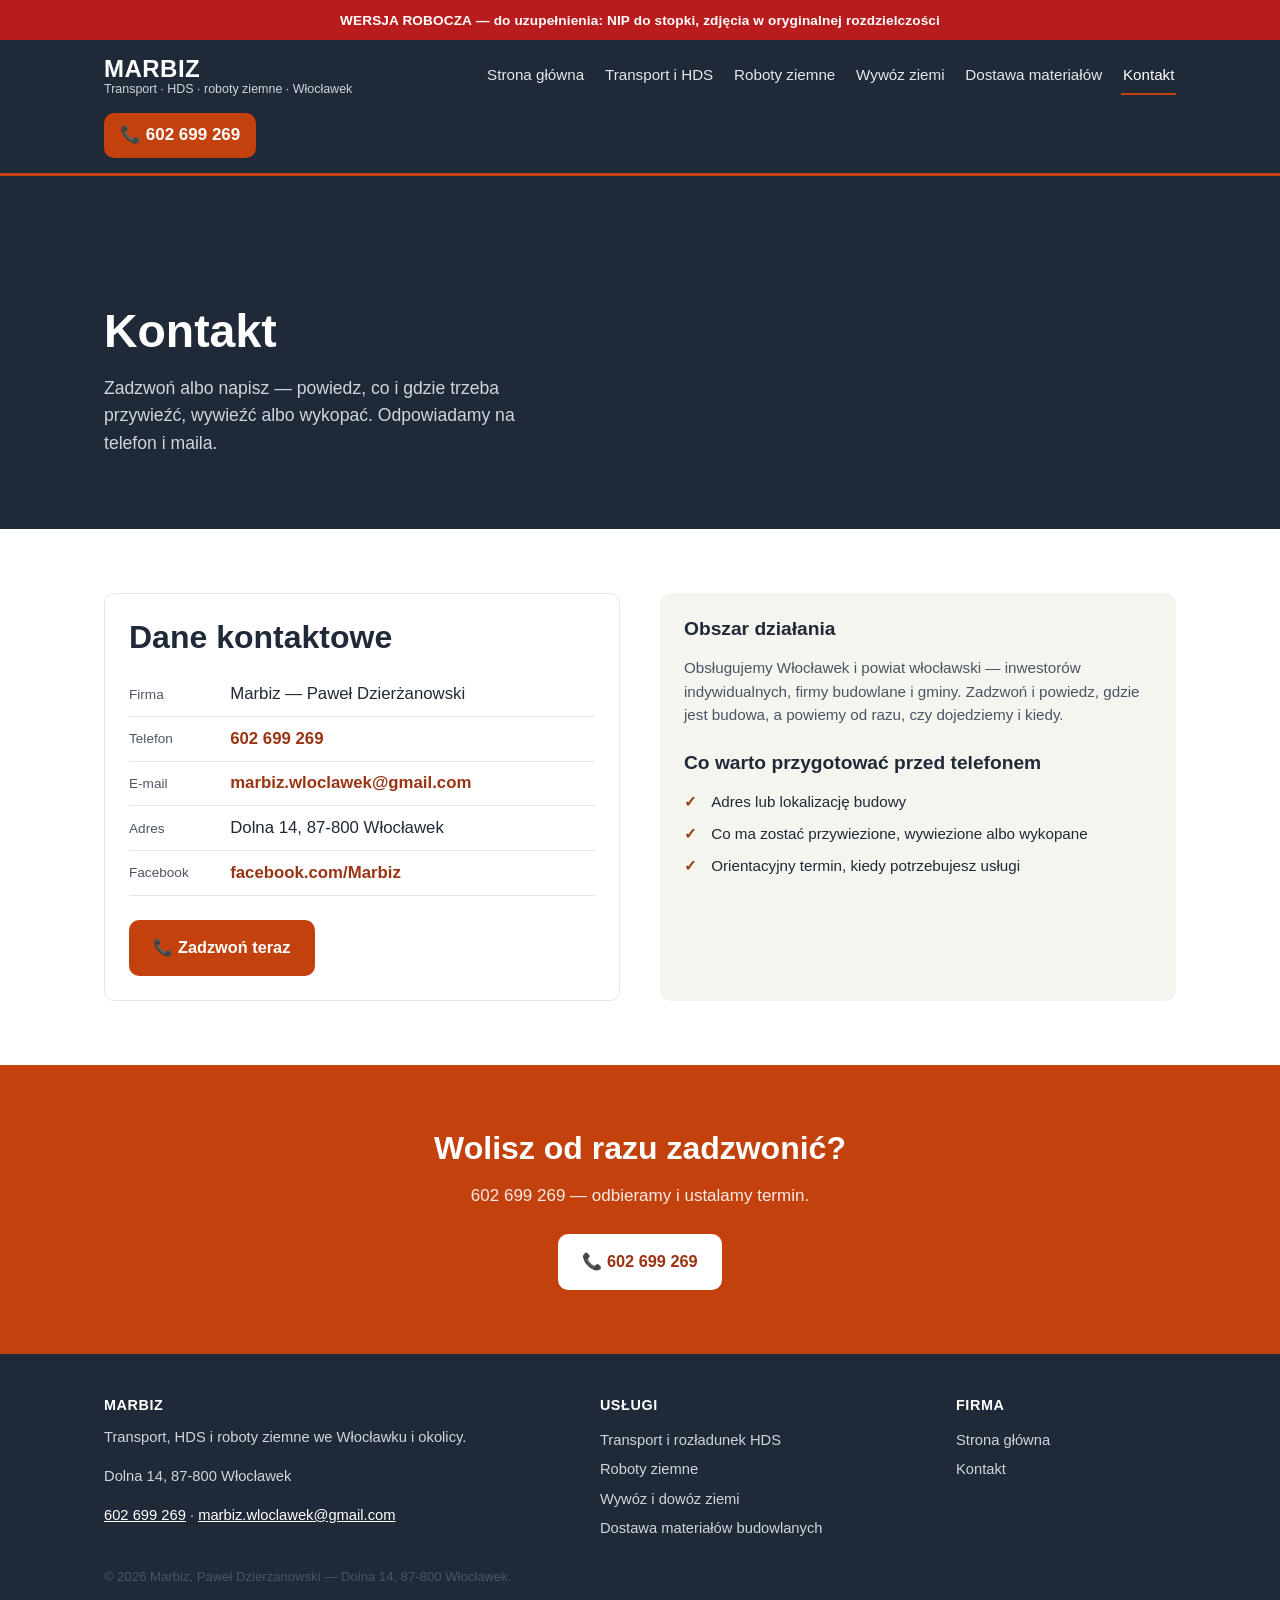
==== kontakt/index.html @ 30b99b9e "Marbiz — build lokalny strony (localhost:3007), 6 podstron + 404, zero deployu" ====
<!doctype html>
<html lang="pl">
<head>
<meta charset="UTF-8">
<meta name="viewport" content="width=device-width, initial-scale=1">
<title>Kontakt — Marbiz Włocławek</title>
<meta name="description" content="Marbiz, Dolna 14, 87-800 Włocławek. Telefon 602 699 269, e-mail marbiz.wloclawek@gmail.com. Zadzwoń i umów transport lub roboty ziemne.">
<link rel="stylesheet" href="../css/styles.css">
<script type="application/ld+json">
{
  "@context": "https://schema.org",
  "@type": "LocalBusiness",
  "name": "Marbiz",
  "address": {
    "@type": "PostalAddress",
    "streetAddress": "Dolna 14",
    "postalCode": "87-800",
    "addressLocality": "Włocławek",
    "addressCountry": "PL"
  },
  "telephone": "+48602699269",
  "email": "marbiz.wloclawek@gmail.com",
  "sameAs": ["https://www.facebook.com/p/Marbiz-100054434622495/"]
}
</script>
</head>
<body>

<div id="draft-banner"><strong>Wersja robocza</strong> — do uzupełnienia: NIP do stopki, zdjęcia w oryginalnej rozdzielczości</div>

<header class="site-header">
  <div class="header-inner">
    <a href="/" class="brand">
      <span class="brand-name">MARBIZ</span>
      <span class="brand-tagline">Transport · HDS · roboty ziemne · Włocławek</span>
    </a>
    <nav class="main-nav" aria-label="Główna nawigacja">
      <a href="/">Strona główna</a>
      <a href="/transport-hds/">Transport i HDS</a>
      <a href="/roboty-ziemne/">Roboty ziemne</a>
      <a href="/wywoz-ziemi/">Wywóz ziemi</a>
      <a href="/transport-materialow/">Dostawa materiałów</a>
      <a href="/kontakt/" aria-current="page">Kontakt</a>
    </nav>
    <a class="header-cta" href="tel:+48602699269">📞 602 699 269</a>
  </div>
</header>

<section class="hero" style="padding-bottom: 1rem;">
  <div class="hero-inner" style="grid-template-columns: 1fr;">
    <div>
      <h1>Kontakt</h1>
      <p class="lead">Zadzwoń albo napisz — powiedz, co i gdzie trzeba przywieźć, wywieźć albo wykopać. Odpowiadamy na telefon i maila.</p>
    </div>
  </div>
</section>

<section>
  <div class="container">
    <div class="contact-grid">

      <div class="contact-card">
        <h2>Dane kontaktowe</h2>
        <div class="contact-line">
          <span class="label">Firma</span>
          <span>Marbiz — Paweł Dzierżanowski</span>
        </div>
        <div class="contact-line">
          <span class="label">Telefon</span>
          <a href="tel:+48602699269">602 699 269</a>
        </div>
        <div class="contact-line">
          <span class="label">E-mail</span>
          <a href="mailto:marbiz.wloclawek@gmail.com">marbiz.wloclawek@gmail.com</a>
        </div>
        <div class="contact-line">
          <span class="label">Adres</span>
          <span>Dolna 14, 87-800 Włocławek</span>
        </div>
        <div class="contact-line">
          <span class="label">Facebook</span>
          <a href="https://www.facebook.com/p/Marbiz-100054434622495/">facebook.com/Marbiz</a>
        </div>
        <div class="cta-row">
          <a class="btn btn-primary" href="tel:+48602699269">📞 Zadzwoń teraz</a>
        </div>
      </div>

      <div class="hours-note">
        <h3>Obszar działania</h3>
        <p>Obsługujemy Włocławek i powiat włocławski — inwestorów indywidualnych, firmy budowlane i gminy. Zadzwoń i powiedz, gdzie jest budowa, a powiemy od razu, czy dojedziemy i kiedy.</p>
        <h3 style="margin-top:1.5rem;">Co warto przygotować przed telefonem</h3>
        <ul class="list-check">
          <li>Adres lub lokalizację budowy</li>
          <li>Co ma zostać przywiezione, wywiezione albo wykopane</li>
          <li>Orientacyjny termin, kiedy potrzebujesz usługi</li>
        </ul>
      </div>

    </div>
  </div>
</section>

<section class="cta-band">
  <div class="container">
    <h2>Wolisz od razu zadzwonić?</h2>
    <p>602 699 269 — odbieramy i ustalamy termin.</p>
    <div class="cta-row" style="justify-content:center;">
      <a class="btn btn-primary" href="tel:+48602699269">📞 602 699 269</a>
    </div>
  </div>
</section>

<footer class="site-footer">
  <div class="container">
    <div class="foot-col">
      <h4>Marbiz</h4>
      <p style="color:#d1d5db;">Transport, HDS i roboty ziemne we Włocławku i okolicy.</p>
      <p style="color:#d1d5db;">Dolna 14, 87-800 Włocławek</p>
      <p style="color:#d1d5db;"><a href="tel:+48602699269">602 699 269</a> · <a href="mailto:marbiz.wloclawek@gmail.com">marbiz.wloclawek@gmail.com</a></p>
    </div>
    <div class="foot-col">
      <h4>Usługi</h4>
      <nav>
        <a href="/transport-hds/">Transport i rozładunek HDS</a>
        <a href="/roboty-ziemne/">Roboty ziemne</a>
        <a href="/wywoz-ziemi/">Wywóz i dowóz ziemi</a>
        <a href="/transport-materialow/">Dostawa materiałów budowlanych</a>
      </nav>
    </div>
    <div class="foot-col">
      <h4>Firma</h4>
      <nav>
        <a href="/">Strona główna</a>
        <a href="/kontakt/">Kontakt</a>
      </nav>
    </div>
  </div>
  <div class="container foot-legal">
    <!-- LUKA: NIP firmy nieznany na dzień budowy strony — dopisać w stopce po otrzymaniu od klienta. -->
    <p>© 2026 Marbiz, Paweł Dzierżanowski — Dolna 14, 87-800 Włocławek.</p>
  </div>
</footer>

<a class="mobile-call-bar" href="tel:+48602699269">📞 Zadzwoń: 602 699 269</a>

</body>
</html>
---- css/styles.css ----
/* Marbiz — styles.css
   Zero zależności zewnętrznych. Fonty systemowe. Wszystko w jednym pliku,
   celowo (strona ma 6 podstron, nie ma sensu dzielić na moduły). */

:root {
  --color-bg: #ffffff;
  --color-bg-alt: #f5f5f0;
  --color-text: #1f2937;
  --color-text-muted: #4b5563;
  --color-border: #e5e7eb;
  --color-accent: #c2410c;      /* pomarańcz — kontrast 5.18:1 z bielą, AA */
  --color-accent-dark: #9a3412; /* kontrast 7.31:1 z bielą */
  --color-dark: #1f2937;        /* grafit — kontrast 14.68:1 z bielą */
  --color-badge-bg: #fde68a;
  --color-badge-text: #1f2937;  /* kontrast 11.79:1 */

  --radius: 10px;
  --max-width: 1120px;
  --space-1: 0.5rem;
  --space-2: 1rem;
  --space-3: 1.5rem;
  --space-4: 2.5rem;
  --space-5: 4rem;

  --font-body: -apple-system, BlinkMacSystemFont, "Segoe UI", Roboto, Helvetica, Arial, sans-serif;
}

* { box-sizing: border-box; }

html {
  scroll-behavior: smooth;
}

body {
  margin: 0;
  font-family: var(--font-body);
  color: var(--color-text);
  background: var(--color-bg);
  line-height: 1.55;
  font-size: 17px;
  -webkit-font-smoothing: antialiased;
}

img { max-width: 100%; display: block; }

a { color: var(--color-accent-dark); }
a:hover { color: var(--color-accent); }

h1, h2, h3 {
  line-height: 1.2;
  margin: 0 0 var(--space-2);
  color: var(--color-dark);
}

h1 { font-size: clamp(1.9rem, 4.5vw, 2.9rem); }
h2 { font-size: clamp(1.5rem, 3vw, 2rem); }
h3 { font-size: 1.2rem; }

p { margin: 0 0 var(--space-2); color: var(--color-text-muted); }

.container {
  max-width: var(--max-width);
  margin: 0 auto;
  padding: 0 var(--space-3);
}

/* ---------- Pasek roboczy (do usunięcia przed publikacją) ---------- */
#draft-banner {
  background: #b91c1c;
  color: #ffffff;
  text-align: center;
  font-size: 0.85rem;
  padding: 0.6rem var(--space-2);
  font-weight: 600;
  letter-spacing: 0.01em;
}
#draft-banner strong { text-transform: uppercase; }

/* ---------- Header ---------- */
header.site-header {
  background: var(--color-dark);
  color: #fff;
  position: sticky;
  top: 0;
  z-index: 20;
  border-bottom: 3px solid var(--color-accent);
}

.header-inner {
  display: flex;
  align-items: center;
  justify-content: space-between;
  gap: var(--space-2);
  padding: 0.9rem var(--space-3);
  max-width: var(--max-width);
  margin: 0 auto;
  flex-wrap: wrap;
}

.brand {
  display: flex;
  flex-direction: column;
  color: #fff;
  text-decoration: none;
  line-height: 1.15;
}
.brand:hover { color: #fff; }
.brand-name {
  font-weight: 800;
  font-size: 1.5rem;
  letter-spacing: 0.02em;
}
.brand-tagline {
  font-size: 0.78rem;
  color: #d1d5db;
  font-weight: 400;
}

nav.main-nav {
  display: flex;
  flex-wrap: wrap;
  gap: 0.3rem 1.1rem;
}
nav.main-nav a {
  color: #e5e7eb;
  text-decoration: none;
  font-size: 0.95rem;
  font-weight: 500;
  padding: 0.4rem 0.1rem;
  border-bottom: 2px solid transparent;
}
nav.main-nav a:hover,
nav.main-nav a[aria-current="page"] {
  color: #fff;
  border-bottom-color: var(--color-accent);
}

.header-cta {
  display: inline-flex;
  align-items: center;
  gap: 0.5rem;
  background: var(--color-accent);
  color: #fff;
  text-decoration: none;
  font-weight: 700;
  padding: 0.6rem 1rem;
  border-radius: var(--radius);
  white-space: nowrap;
  min-height: 44px;
}
.header-cta:hover { background: var(--color-accent-dark); color: #fff; }

/* ---------- Hero ---------- */
.hero {
  background: var(--color-dark);
  color: #fff;
  position: relative;
  overflow: hidden;
}
.hero-inner {
  max-width: var(--max-width);
  margin: 0 auto;
  padding: var(--space-5) var(--space-3) var(--space-4);
  display: grid;
  grid-template-columns: 1.05fr 0.95fr;
  gap: var(--space-4);
  align-items: center;
}
.hero h1 { color: #fff; }
.hero p.lead {
  color: #d1d5db;
  font-size: 1.1rem;
  max-width: 46ch;
}
.hero-photo {
  border-radius: var(--radius);
  overflow: hidden;
  box-shadow: 0 20px 45px rgba(0,0,0,0.35);
}
.hero-photo img { width: 100%; height: auto; display: block; }
/* klatki z filmów FB mają nakładkę interfejsu (ciemne kółko "…") w prawym
   górnym rogu — przycinamy przez przeskalowanie z zakotwiczeniem w lewym
   dolnym rogu, żeby róg z nakładką wypadł poza widoczny kadr */
.hero-photo.crop-corner img {
  transform: scale(1.18);
  transform-origin: bottom left;
}

.cta-row {
  display: flex;
  flex-wrap: wrap;
  gap: 0.8rem;
  margin-top: var(--space-3);
}

.btn {
  display: inline-flex;
  align-items: center;
  gap: 0.55rem;
  font-weight: 700;
  text-decoration: none;
  border-radius: var(--radius);
  padding: 0.85rem 1.4rem;
  min-height: 44px;
  font-size: 1.02rem;
  border: 2px solid transparent;
}
.btn-primary {
  background: var(--color-accent);
  color: #fff;
}
.btn-primary:hover { background: var(--color-accent-dark); color: #fff; }
.btn-secondary {
  background: transparent;
  color: #fff;
  border-color: rgba(255,255,255,0.5);
}
.btn-secondary:hover { border-color: #fff; color: #fff; }

/* ---------- Trust bar ---------- */
.trust-bar {
  background: var(--color-badge-bg);
  color: var(--color-badge-text);
  text-align: center;
  padding: 0.75rem var(--space-2);
  font-weight: 600;
  font-size: 0.95rem;
}
.trust-bar span.muted {
  font-weight: 400;
  color: #4b5563;
}

/* ---------- Sections ---------- */
section {
  padding: var(--space-5) 0;
}
section.alt { background: var(--color-bg-alt); }

.section-head {
  max-width: 62ch;
  margin: 0 auto var(--space-4);
  text-align: center;
}
.section-head p { margin: 0; }

/* ---------- Services grid ---------- */
.services-grid {
  display: grid;
  grid-template-columns: repeat(auto-fit, minmax(260px, 1fr));
  gap: var(--space-3);
}
.service-card {
  background: #fff;
  border: 1px solid var(--color-border);
  border-radius: var(--radius);
  padding: var(--space-3);
  display: flex;
  flex-direction: column;
  gap: 0.5rem;
}
.service-card .icon {
  width: 44px;
  height: 44px;
  border-radius: 8px;
  background: var(--color-dark);
  color: var(--color-badge-bg);
  display: flex;
  align-items: center;
  justify-content: center;
  font-size: 1.3rem;
  font-weight: 800;
}
.service-card h3 { margin-bottom: 0.2rem; }
.service-card p { margin-bottom: 0.4rem; }
.service-card a.more {
  font-weight: 600;
  text-decoration: none;
  font-size: 0.92rem;
}

/* ---------- Photo frame (kadrowanie klatek z FB, ucina róg z nakładką) ---------- */
.photo-frame {
  position: relative;
  overflow: hidden;
  border-radius: var(--radius);
  aspect-ratio: 3 / 2;
  background: #111827;
  max-width: 580px;
}
.photo-frame img {
  position: absolute;
  inset: 0;
  width: 100%;
  height: 100%;
  object-fit: cover;
  transform: scale(1.2);
  transform-origin: bottom left;
}
.photo-frame.no-crop img {
  transform: none;
}
.photo-frame.wide {
  aspect-ratio: 16 / 9;
  max-width: none;
}

.gallery-grid {
  display: grid;
  grid-template-columns: repeat(auto-fit, minmax(240px, 1fr));
  gap: var(--space-3);
}
.gallery-item figcaption {
  margin-top: 0.5rem;
  font-size: 0.9rem;
  color: var(--color-text-muted);
}

/* ---------- Split (image + text) used on service subpages ---------- */
.split {
  display: grid;
  grid-template-columns: 1fr 1fr;
  gap: var(--space-4);
  align-items: center;
}
.split .photo-frame { max-width: none; }

.list-check {
  list-style: none;
  margin: 0 0 var(--space-2);
  padding: 0;
  display: flex;
  flex-direction: column;
  gap: 0.55rem;
}
.list-check li {
  padding-left: 1.7rem;
  position: relative;
  color: var(--color-text);
}
.list-check li::before {
  content: "✓";
  position: absolute;
  left: 0;
  top: 0;
  color: var(--color-accent-dark);
  font-weight: 800;
}

/* ---------- Trust / proof band ---------- */
.proof-band {
  background: var(--color-dark);
  color: #fff;
}
.proof-band .container {
  display: grid;
  grid-template-columns: repeat(auto-fit, minmax(200px, 1fr));
  gap: var(--space-3);
  text-align: center;
}
.proof-item .num {
  font-size: 2.1rem;
  font-weight: 800;
  color: var(--color-badge-bg);
  display: block;
}
.proof-item .label {
  color: #d1d5db;
  font-size: 0.92rem;
}

/* ---------- Contact block ---------- */
.contact-grid {
  display: grid;
  grid-template-columns: 1fr 1fr;
  gap: var(--space-4);
}
.contact-grid > * { min-width: 0; }
.contact-card {
  background: #fff;
  border: 1px solid var(--color-border);
  border-radius: var(--radius);
  padding: var(--space-3);
  min-width: 0;
}
.contact-line {
  display: flex;
  flex-wrap: wrap;
  align-items: center;
  gap: 0.4rem 0.7rem;
  padding: 0.55rem 0;
  border-bottom: 1px solid var(--color-border);
  font-size: 1.05rem;
  min-width: 0;
}
.contact-line:last-child { border-bottom: none; }
.contact-line .label {
  color: var(--color-text-muted);
  font-size: 0.85rem;
  min-width: 90px;
}
.contact-line a {
  font-weight: 700;
  text-decoration: none;
  overflow-wrap: anywhere;
  min-width: 0;
}

.hours-note {
  background: var(--color-bg-alt);
  border-radius: var(--radius);
  padding: var(--space-3);
  font-size: 0.95rem;
  color: var(--color-text-muted);
  min-width: 0;
}

/* ---------- Bottom CTA band ---------- */
.cta-band {
  background: var(--color-accent);
  color: #fff;
  text-align: center;
}
.cta-band h2 { color: #fff; }
.cta-band p { color: rgba(255,255,255,0.9); }
.cta-band .btn-primary {
  background: #fff;
  color: var(--color-accent-dark);
}
.cta-band .btn-primary:hover { background: var(--color-dark); color: #fff; }
.cta-band .btn-secondary { border-color: rgba(255,255,255,0.7); }

/* ---------- Footer ---------- */
footer.site-footer {
  background: var(--color-dark);
  color: #d1d5db;
  padding: var(--space-4) 0 6rem;
  font-size: 0.92rem;
}
footer.site-footer .container {
  display: flex;
  flex-wrap: wrap;
  justify-content: space-between;
  gap: var(--space-3);
}
footer.site-footer a { color: #fff; }
footer.site-footer .foot-col { min-width: 220px; }
footer.site-footer h4 {
  color: #fff;
  font-size: 0.9rem;
  text-transform: uppercase;
  letter-spacing: 0.04em;
  margin: 0 0 0.6rem;
}
footer.site-footer nav a {
  display: block;
  color: #d1d5db;
  text-decoration: none;
  padding: 0.2rem 0;
}
footer.site-footer nav a:hover { color: #fff; }
.foot-legal {
  color: #9ca3af;
  font-size: 0.82rem;
  margin-top: var(--space-3);
}

/* ---------- Mobile sticky call bar ---------- */
.mobile-call-bar {
  display: none;
}

@media (max-width: 640px) {
  .mobile-call-bar {
    display: flex;
    position: fixed;
    left: 0;
    right: 0;
    bottom: 0;
    z-index: 30;
    background: var(--color-accent);
    color: #fff;
    text-decoration: none;
    align-items: center;
    justify-content: center;
    gap: 0.6rem;
    font-weight: 800;
    padding: 0.9rem;
    min-height: 52px;
    box-shadow: 0 -6px 18px rgba(0,0,0,0.25);
  }
  body { padding-bottom: 52px; }
  .header-cta { display: none; }
}

/* ---------- Responsive ---------- */
@media (max-width: 860px) {
  .hero-inner { grid-template-columns: 1fr; }
  .split { grid-template-columns: 1fr; }
  .contact-grid { grid-template-columns: 1fr; }
  nav.main-nav { order: 3; width: 100%; padding-top: 0.3rem; }
  .header-inner { justify-content: center; }
}

@media (max-width: 480px) {
  body { font-size: 16px; }
  .container { padding: 0 var(--space-2); }
  section { padding: var(--space-4) 0; }
}
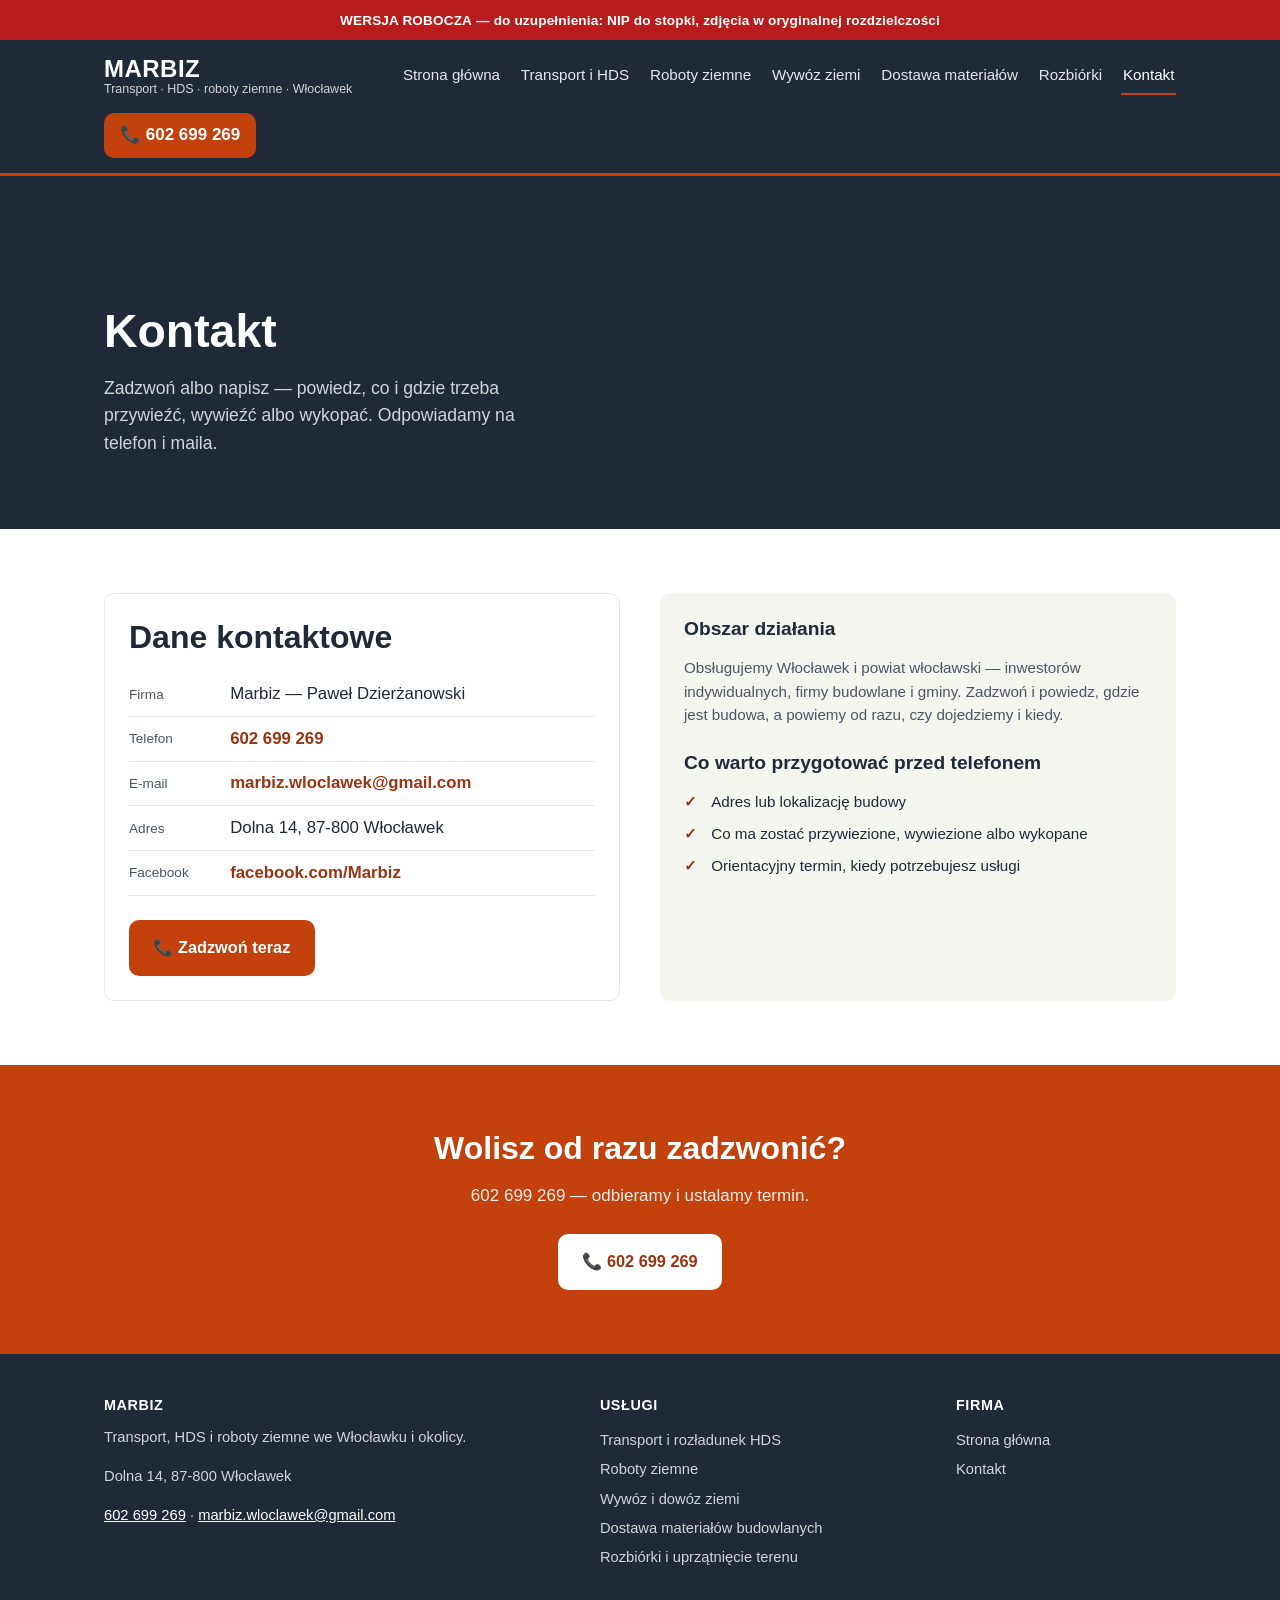
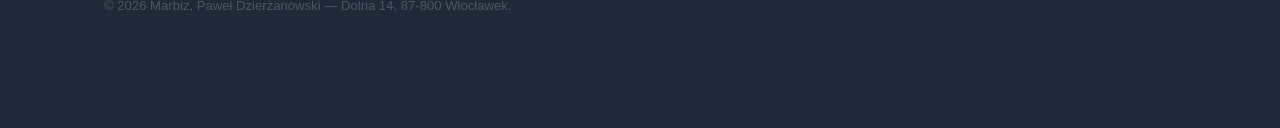
==== commit b9a79935: "Dopisz szóstą usługę (rozbiórki) i uzupełnij ofertę na istniejących podstronach Nowa podstrona /rozb" ====
--- a/kontakt/index.html
+++ b/kontakt/index.html
@@ -40,6 +40,7 @@
       <a href="/roboty-ziemne/">Roboty ziemne</a>
       <a href="/wywoz-ziemi/">Wywóz ziemi</a>
       <a href="/transport-materialow/">Dostawa materiałów</a>
+      <a href="/rozbiorki/">Rozbiórki</a>
       <a href="/kontakt/" aria-current="page">Kontakt</a>
     </nav>
     <a class="header-cta" href="tel:+48602699269">📞 602 699 269</a>
@@ -126,6 +127,7 @@
         <a href="/roboty-ziemne/">Roboty ziemne</a>
         <a href="/wywoz-ziemi/">Wywóz i dowóz ziemi</a>
         <a href="/transport-materialow/">Dostawa materiałów budowlanych</a>
+        <a href="/rozbiorki/">Rozbiórki i uprzątnięcie terenu</a>
       </nav>
     </div>
     <div class="foot-col">
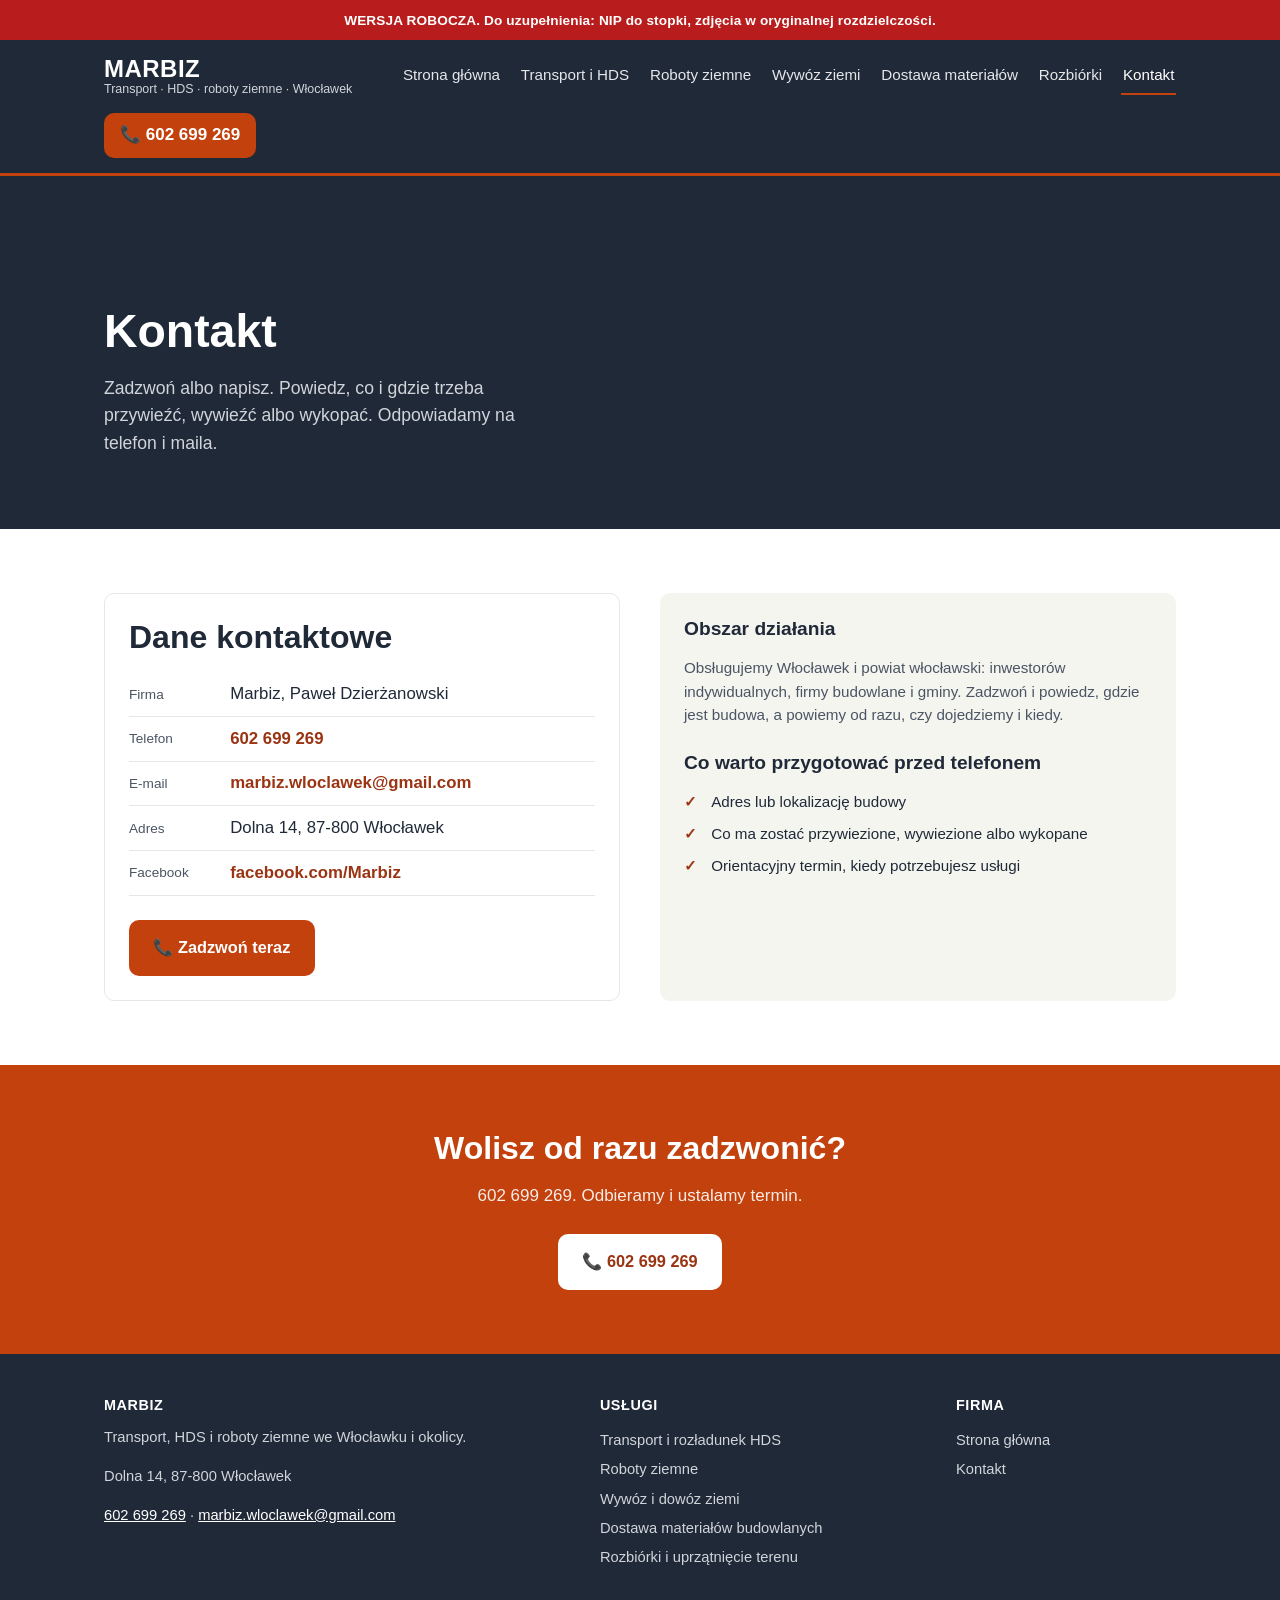
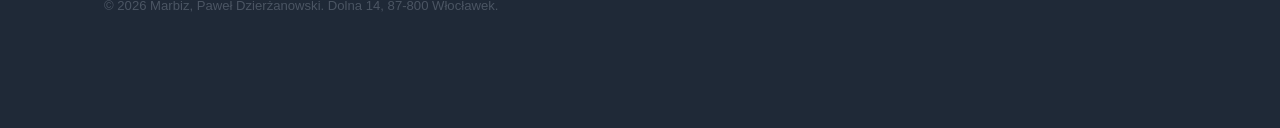
==== commit b238e067: "Przegląd anti-slop: tryb ciemny, reduced-motion, czystka myślników - 94 pauzy (—) wycięte do zera; z" ====
--- a/kontakt/index.html
+++ b/kontakt/index.html
@@ -3,7 +3,7 @@
 <head>
 <meta charset="UTF-8">
 <meta name="viewport" content="width=device-width, initial-scale=1">
-<title>Kontakt — Marbiz Włocławek</title>
+<title>Kontakt, Marbiz Włocławek</title>
 <meta name="description" content="Marbiz, Dolna 14, 87-800 Włocławek. Telefon 602 699 269, e-mail marbiz.wloclawek@gmail.com. Zadzwoń i umów transport lub roboty ziemne.">
 <link rel="stylesheet" href="../css/styles.css">
 <script type="application/ld+json">
@@ -26,7 +26,7 @@
 </head>
 <body>
 
-<div id="draft-banner"><strong>Wersja robocza</strong> — do uzupełnienia: NIP do stopki, zdjęcia w oryginalnej rozdzielczości</div>
+<div id="draft-banner"><strong>Wersja robocza.</strong> Do uzupełnienia: NIP do stopki, zdjęcia w oryginalnej rozdzielczości.</div>
 
 <header class="site-header">
   <div class="header-inner">
@@ -51,7 +51,7 @@
   <div class="hero-inner" style="grid-template-columns: 1fr;">
     <div>
       <h1>Kontakt</h1>
-      <p class="lead">Zadzwoń albo napisz — powiedz, co i gdzie trzeba przywieźć, wywieźć albo wykopać. Odpowiadamy na telefon i maila.</p>
+      <p class="lead">Zadzwoń albo napisz. Powiedz, co i gdzie trzeba przywieźć, wywieźć albo wykopać. Odpowiadamy na telefon i maila.</p>
     </div>
   </div>
 </section>
@@ -64,7 +64,7 @@
         <h2>Dane kontaktowe</h2>
         <div class="contact-line">
           <span class="label">Firma</span>
-          <span>Marbiz — Paweł Dzierżanowski</span>
+          <span>Marbiz, Paweł Dzierżanowski</span>
         </div>
         <div class="contact-line">
           <span class="label">Telefon</span>
@@ -89,7 +89,7 @@
 
       <div class="hours-note">
         <h3>Obszar działania</h3>
-        <p>Obsługujemy Włocławek i powiat włocławski — inwestorów indywidualnych, firmy budowlane i gminy. Zadzwoń i powiedz, gdzie jest budowa, a powiemy od razu, czy dojedziemy i kiedy.</p>
+        <p>Obsługujemy Włocławek i powiat włocławski: inwestorów indywidualnych, firmy budowlane i gminy. Zadzwoń i powiedz, gdzie jest budowa, a powiemy od razu, czy dojedziemy i kiedy.</p>
         <h3 style="margin-top:1.5rem;">Co warto przygotować przed telefonem</h3>
         <ul class="list-check">
           <li>Adres lub lokalizację budowy</li>
@@ -105,7 +105,7 @@
 <section class="cta-band">
   <div class="container">
     <h2>Wolisz od razu zadzwonić?</h2>
-    <p>602 699 269 — odbieramy i ustalamy termin.</p>
+    <p>602 699 269. Odbieramy i ustalamy termin.</p>
     <div class="cta-row" style="justify-content:center;">
       <a class="btn btn-primary" href="tel:+48602699269">📞 602 699 269</a>
     </div>
@@ -139,8 +139,8 @@
     </div>
   </div>
   <div class="container foot-legal">
-    <!-- LUKA: NIP firmy nieznany na dzień budowy strony — dopisać w stopce po otrzymaniu od klienta. -->
-    <p>© 2026 Marbiz, Paweł Dzierżanowski — Dolna 14, 87-800 Włocławek.</p>
+    <!-- LUKA: NIP firmy nieznany na dzień budowy strony. Dopisać w stopce po otrzymaniu od klienta. -->
+    <p>© 2026 Marbiz, Paweł Dzierżanowski. Dolna 14, 87-800 Włocławek.</p>
   </div>
 </footer>
 
--- a/css/styles.css
+++ b/css/styles.css
@@ -5,12 +5,16 @@
 :root {
   --color-bg: #ffffff;
   --color-bg-alt: #f5f5f0;
+  --color-surface: #ffffff;
   --color-text: #1f2937;
   --color-text-muted: #4b5563;
   --color-border: #e5e7eb;
-  --color-accent: #c2410c;      /* pomarańcz — kontrast 5.18:1 z bielą, AA */
-  --color-accent-dark: #9a3412; /* kontrast 7.31:1 z bielą */
-  --color-dark: #1f2937;        /* grafit — kontrast 14.68:1 z bielą */
+  --color-accent: #c2410c;      /* pomarańcz, tło przycisków z białym tekstem: kontrast 5.18:1, AA */
+  --color-accent-dark: #9a3412; /* pomarańcz ciemny, hover przycisków / tekst na białej pigułce: kontrast 7.31:1 */
+  --color-link: #9a3412;        /* kolor linków i haczyków na zmiennym tle strony (jasny/ciemny motyw) */
+  --color-link-hover: #c2410c;
+  --color-dark: #1f2937;        /* grafit, tło stałych sekcji brandowych (header/hero/stopka): kontrast 14.68:1 z bielą */
+  --color-heading: #1f2937;     /* kolor nagłówków na zmiennym tle strony, patrz uwaga w bloku dark mode */
   --color-badge-bg: #fde68a;
   --color-badge-text: #1f2937;  /* kontrast 11.79:1 */
 
@@ -23,6 +27,30 @@
   --space-5: 4rem;
 
   --font-body: -apple-system, BlinkMacSystemFont, "Segoe UI", Roboto, Helvetica, Arial, sans-serif;
+}
+
+/* ---------- Tryb ciemny ----------
+   Sekcje z tłem stałym brandowym (header, hero, proof-band, cta-band, stopka,
+   trust-bar, mobile-call-bar) używają var(--color-dark) / var(--color-accent) /
+   var(--color-badge-bg) już dziś i mają własny, zawsze poprawny kontrast tekstu
+   niezależnie od motywu — te NIE są tu nadpisywane (to nie jest odwracanie
+   sekcji w środku strony, to stałe bloki marki obecne w obu motywach).
+   Nadpisywane jest płótno strony: tło, tekst, obramowania, karty. Osobno
+   --color-heading: h1/h2/h3 poza hero/cta-band siedzą na tym zmiennym płótnie
+   (nie na stałym --color-dark), więc same muszą się rozjaśnić w trybie ciemnym
+   — inaczej grafit na graficie jest nieczytelny (złapane na zrzucie ekranu). */
+@media (prefers-color-scheme: dark) {
+  :root {
+    --color-bg: #15181c;        /* niepełna czerń, nie #000000 */
+    --color-bg-alt: #1c2027;
+    --color-surface: #1c2027;
+    --color-text: #e6e8eb;      /* niepełna biel, nie #ffffff */
+    --color-text-muted: #a3abb5;
+    --color-border: #2d323a;
+    --color-link: #fb923c;      /* jaśniejszy pomarańcz: kontrast 7,87:1 na #15181c */
+    --color-link-hover: #fdba74;
+    --color-heading: #f3f4f6;   /* kontrast ~16,7:1 na #15181c */
+  }
 }
 
 * { box-sizing: border-box; }
@@ -43,13 +71,13 @@
 
 img { max-width: 100%; display: block; }
 
-a { color: var(--color-accent-dark); }
-a:hover { color: var(--color-accent); }
+a { color: var(--color-link); }
+a:hover { color: var(--color-link-hover); }
 
 h1, h2, h3 {
   line-height: 1.2;
   margin: 0 0 var(--space-2);
-  color: var(--color-dark);
+  color: var(--color-heading);
 }
 
 h1 { font-size: clamp(1.9rem, 4.5vw, 2.9rem); }
@@ -251,7 +279,7 @@
   gap: var(--space-3);
 }
 .service-card {
-  background: #fff;
+  background: var(--color-surface);
   border: 1px solid var(--color-border);
   border-radius: var(--radius);
   padding: var(--space-3);
@@ -262,7 +290,7 @@
 .service-card .icon {
   width: 44px;
   height: 44px;
-  border-radius: 8px;
+  border-radius: var(--radius);
   background: var(--color-dark);
   color: var(--color-badge-bg);
   display: flex;
@@ -343,7 +371,7 @@
   position: absolute;
   left: 0;
   top: 0;
-  color: var(--color-accent-dark);
+  color: var(--color-link);
   font-weight: 800;
 }
 
@@ -377,7 +405,7 @@
 }
 .contact-grid > * { min-width: 0; }
 .contact-card {
-  background: #fff;
+  background: var(--color-surface);
   border: 1px solid var(--color-border);
   border-radius: var(--radius);
   padding: var(--space-3);
@@ -507,3 +535,18 @@
   .container { padding: 0 var(--space-2); }
   section { padding: var(--space-4) 0; }
 }
+
+/* ---------- prefers-reduced-motion ----------
+   Strona nie ma dziś żadnych transition/animation — jedyny ruch przeglądarki
+   to płynne przewijanie po kliknięciu kotwicy (html { scroll-behavior: smooth }).
+   Blok poniżej je wygasza i jest zabezpieczeniem na przyszłość: każdy kolejny
+   transition/animation dodany do tego pliku automatycznie się tu wyłączy. */
+@media (prefers-reduced-motion: reduce) {
+  html { scroll-behavior: auto; }
+  *, *::before, *::after {
+    animation-duration: 0.01ms !important;
+    animation-iteration-count: 1 !important;
+    transition-duration: 0.01ms !important;
+    scroll-behavior: auto !important;
+  }
+}
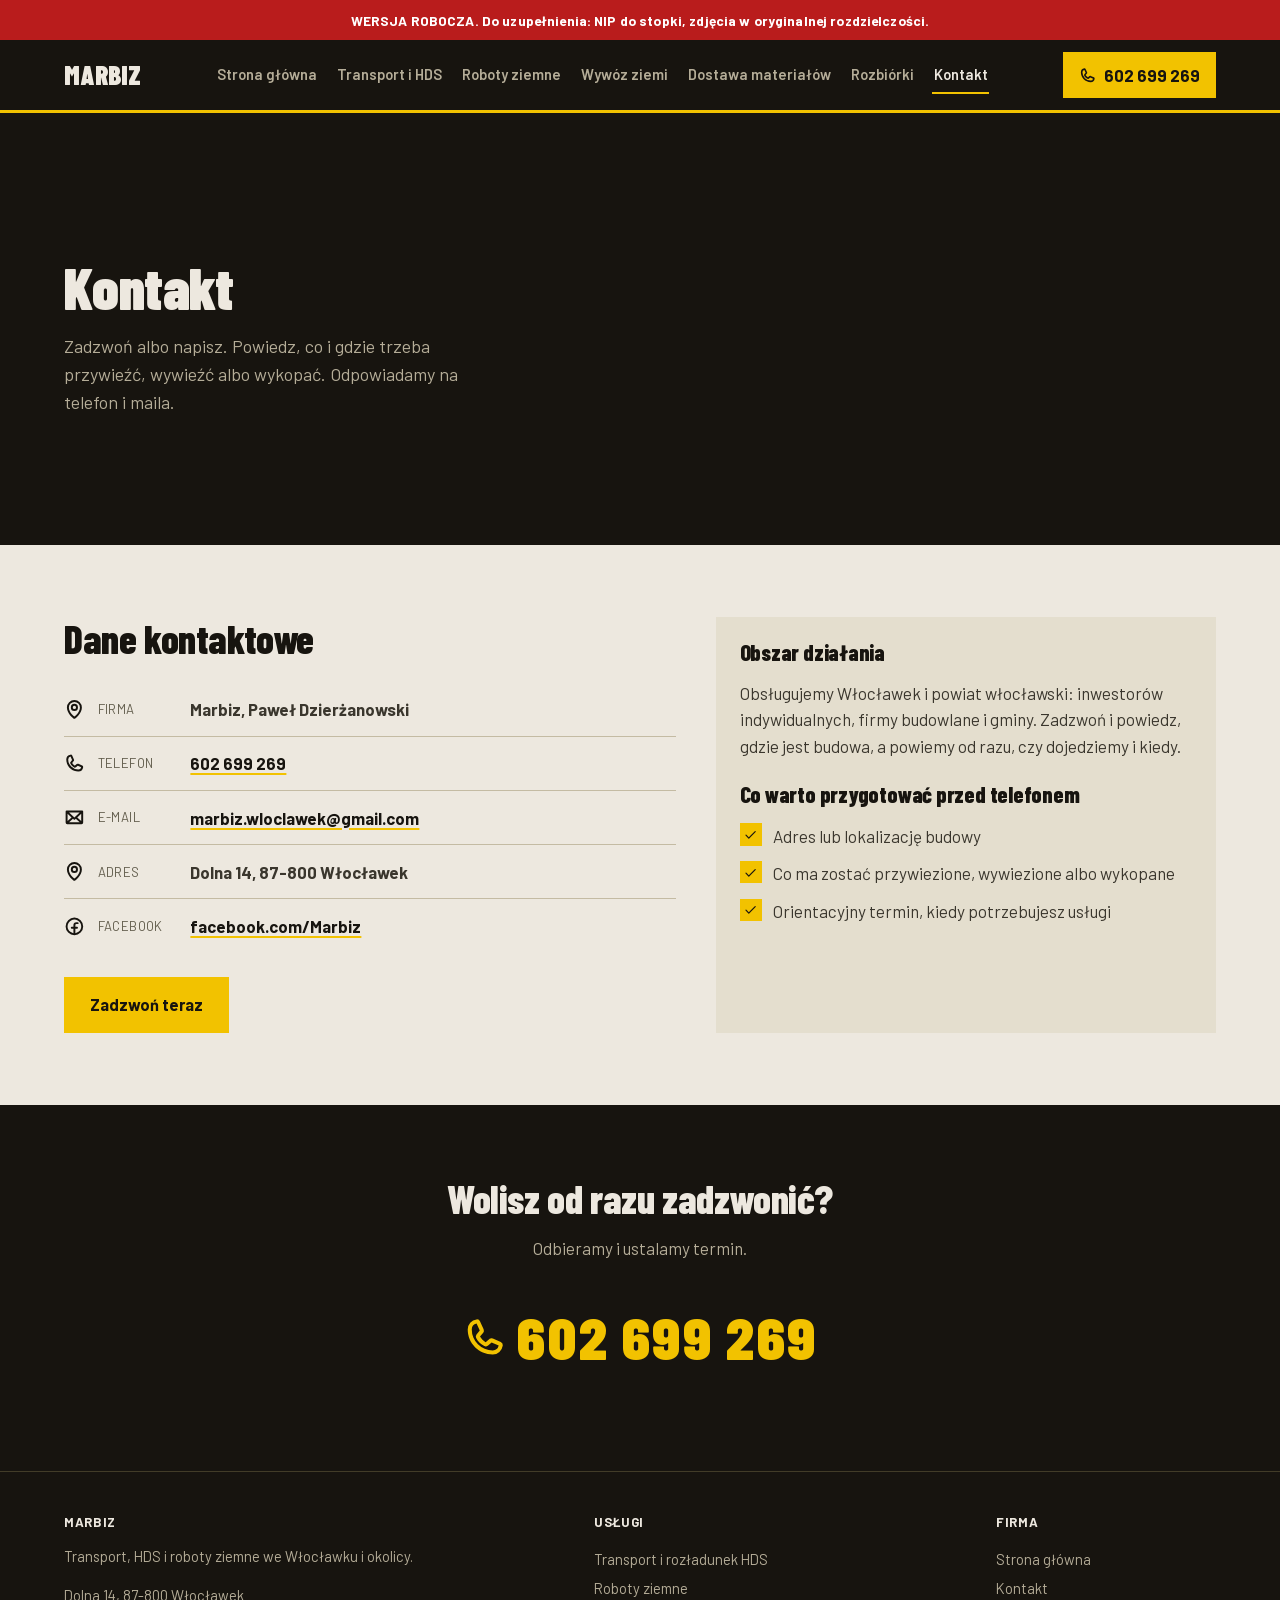
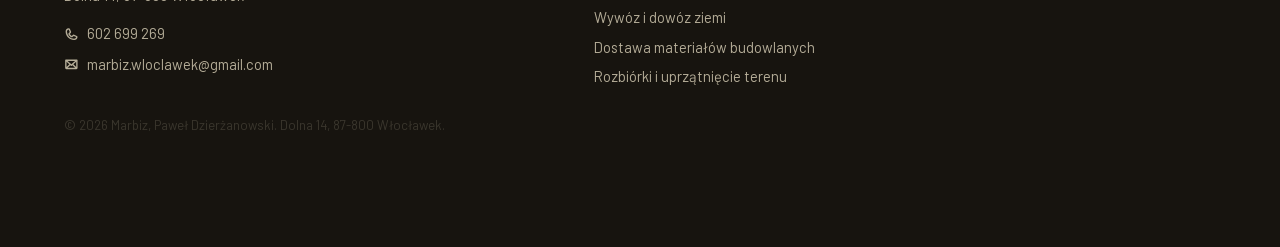
==== commit e8496d68: "Przeprojektowanie wizualne: wernakular ciezkiego sprzetu Powod: "design wyglada amatorsko" (Bartek)." ====
--- a/kontakt/index.html
+++ b/kontakt/index.html
@@ -32,7 +32,6 @@
   <div class="header-inner">
     <a href="/" class="brand">
       <span class="brand-name">MARBIZ</span>
-      <span class="brand-tagline">Transport · HDS · roboty ziemne · Włocławek</span>
     </a>
     <nav class="main-nav" aria-label="Główna nawigacja">
       <a href="/">Strona główna</a>
@@ -43,11 +42,14 @@
       <a href="/rozbiorki/">Rozbiórki</a>
       <a href="/kontakt/" aria-current="page">Kontakt</a>
     </nav>
-    <a class="header-cta" href="tel:+48602699269">📞 602 699 269</a>
+    <a class="header-cta" href="tel:+48602699269">
+      <span class="icon"><svg xmlns="http://www.w3.org/2000/svg" viewBox="0 0 256 256" fill="currentColor"><path d="M224,154.8l-47.09-21.11-.18-.08a19.94,19.94,0,0,0-19,1.75,13.08,13.08,0,0,0-1.12.84l-22.31,19c-13-7.05-26.43-20.37-33.49-33.21l19.06-22.66a11.76,11.76,0,0,0,.85-1.15,20,20,0,0,0,1.66-18.83,1.42,1.42,0,0,1-.08-.18L101.2,32A20.06,20.06,0,0,0,80.42,20.15,60.27,60.27,0,0,0,28,80c0,81.61,66.39,148,148,148a60.27,60.27,0,0,0,59.85-52.42A20.06,20.06,0,0,0,224,154.8ZM176,204A124.15,124.15,0,0,1,52,80,36.29,36.29,0,0,1,80.48,44.46l18.82,42L80.14,109.28a12,12,0,0,0-.86,1.16A20,20,0,0,0,78,130.08c9.42,19.28,28.83,38.56,48.31,48A20,20,0,0,0,146,176.63a11.63,11.63,0,0,0,1.11-.85l22.43-19.07,42,18.81A36.29,36.29,0,0,1,176,204Z"/></svg></span>
+      602 699 269
+    </a>
   </div>
 </header>
 
-<section class="hero" style="padding-bottom: 1rem;">
+<section class="hero">
   <div class="hero-inner" style="grid-template-columns: 1fr;">
     <div>
       <h1>Kontakt</h1>
@@ -60,30 +62,37 @@
   <div class="container">
     <div class="contact-grid">
 
-      <div class="contact-card">
+      <div>
         <h2>Dane kontaktowe</h2>
-        <div class="contact-line">
-          <span class="label">Firma</span>
-          <span>Marbiz, Paweł Dzierżanowski</span>
-        </div>
-        <div class="contact-line">
-          <span class="label">Telefon</span>
-          <a href="tel:+48602699269">602 699 269</a>
-        </div>
-        <div class="contact-line">
-          <span class="label">E-mail</span>
-          <a href="mailto:marbiz.wloclawek@gmail.com">marbiz.wloclawek@gmail.com</a>
-        </div>
-        <div class="contact-line">
-          <span class="label">Adres</span>
-          <span>Dolna 14, 87-800 Włocławek</span>
-        </div>
-        <div class="contact-line">
-          <span class="label">Facebook</span>
-          <a href="https://www.facebook.com/p/Marbiz-100054434622495/">facebook.com/Marbiz</a>
+        <div class="contact-list">
+          <div class="contact-line">
+            <span class="icon"><svg xmlns="http://www.w3.org/2000/svg" viewBox="0 0 256 256" fill="currentColor"><path d="M128,60a44,44,0,1,0,44,44A44.05,44.05,0,0,0,128,60Zm0,64a20,20,0,1,1,20-20A20,20,0,0,1,128,124Zm0-112a92.1,92.1,0,0,0-92,92c0,77.36,81.64,135.4,85.12,137.83a12,12,0,0,0,13.76,0,259,259,0,0,0,42.18-39C205.15,170.57,220,136.37,220,104A92.1,92.1,0,0,0,128,12Zm31.3,174.71A249.35,249.35,0,0,1,128,216.89a249.35,249.35,0,0,1-31.3-30.18C80,167.37,60,137.31,60,104a68,68,0,0,1,136,0C196,137.31,176,167.37,159.3,186.71Z"/></svg></span>
+            <span class="label">Firma</span>
+            <span class="value">Marbiz, Paweł Dzierżanowski</span>
+          </div>
+          <div class="contact-line">
+            <span class="icon"><svg xmlns="http://www.w3.org/2000/svg" viewBox="0 0 256 256" fill="currentColor"><path d="M224,154.8l-47.09-21.11-.18-.08a19.94,19.94,0,0,0-19,1.75,13.08,13.08,0,0,0-1.12.84l-22.31,19c-13-7.05-26.43-20.37-33.49-33.21l19.06-22.66a11.76,11.76,0,0,0,.85-1.15,20,20,0,0,0,1.66-18.83,1.42,1.42,0,0,1-.08-.18L101.2,32A20.06,20.06,0,0,0,80.42,20.15,60.27,60.27,0,0,0,28,80c0,81.61,66.39,148,148,148a60.27,60.27,0,0,0,59.85-52.42A20.06,20.06,0,0,0,224,154.8ZM176,204A124.15,124.15,0,0,1,52,80,36.29,36.29,0,0,1,80.48,44.46l18.82,42L80.14,109.28a12,12,0,0,0-.86,1.16A20,20,0,0,0,78,130.08c9.42,19.28,28.83,38.56,48.31,48A20,20,0,0,0,146,176.63a11.63,11.63,0,0,0,1.11-.85l22.43-19.07,42,18.81A36.29,36.29,0,0,1,176,204Z"/></svg></span>
+            <span class="label">Telefon</span>
+            <a href="tel:+48602699269">602 699 269</a>
+          </div>
+          <div class="contact-line">
+            <span class="icon"><svg xmlns="http://www.w3.org/2000/svg" viewBox="0 0 256 256" fill="currentColor"><path d="M224,44H32A12,12,0,0,0,20,56V192a20,20,0,0,0,20,20H216a20,20,0,0,0,20-20V56A12,12,0,0,0,224,44Zm-96,83.72L62.85,68h130.3ZM92.79,128,44,172.72V83.28Zm17.76,16.28,9.34,8.57a12,12,0,0,0,16.22,0l9.34-8.57L193.15,188H62.85ZM163.21,128,212,83.28v89.44Z"/></svg></span>
+            <span class="label">E-mail</span>
+            <a href="mailto:marbiz.wloclawek@gmail.com">marbiz.wloclawek@gmail.com</a>
+          </div>
+          <div class="contact-line">
+            <span class="icon"><svg xmlns="http://www.w3.org/2000/svg" viewBox="0 0 256 256" fill="currentColor"><path d="M128,60a44,44,0,1,0,44,44A44.05,44.05,0,0,0,128,60Zm0,64a20,20,0,1,1,20-20A20,20,0,0,1,128,124Zm0-112a92.1,92.1,0,0,0-92,92c0,77.36,81.64,135.4,85.12,137.83a12,12,0,0,0,13.76,0,259,259,0,0,0,42.18-39C205.15,170.57,220,136.37,220,104A92.1,92.1,0,0,0,128,12Zm31.3,174.71A249.35,249.35,0,0,1,128,216.89a249.35,249.35,0,0,1-31.3-30.18C80,167.37,60,137.31,60,104a68,68,0,0,1,136,0C196,137.31,176,167.37,159.3,186.71Z"/></svg></span>
+            <span class="label">Adres</span>
+            <span class="value">Dolna 14, 87-800 Włocławek</span>
+          </div>
+          <div class="contact-line">
+            <span class="icon"><svg xmlns="http://www.w3.org/2000/svg" viewBox="0 0 256 256" fill="currentColor"><path d="M128,20A108,108,0,1,0,236,128,108.12,108.12,0,0,0,128,20Zm12,191.13V156h20a12,12,0,0,0,0-24H140V112a12,12,0,0,1,12-12h16a12,12,0,0,0,0-24H152a36,36,0,0,0-36,36v20H96a12,12,0,0,0,0,24h20v55.13a84,84,0,1,1,24,0Z"/></svg></span>
+            <span class="label">Facebook</span>
+            <a href="https://www.facebook.com/p/Marbiz-100054434622495/">facebook.com/Marbiz</a>
+          </div>
         </div>
         <div class="cta-row">
-          <a class="btn btn-primary" href="tel:+48602699269">📞 Zadzwoń teraz</a>
+          <a class="btn btn-primary" href="tel:+48602699269">Zadzwoń teraz</a>
         </div>
       </div>
 
@@ -92,9 +101,9 @@
         <p>Obsługujemy Włocławek i powiat włocławski: inwestorów indywidualnych, firmy budowlane i gminy. Zadzwoń i powiedz, gdzie jest budowa, a powiemy od razu, czy dojedziemy i kiedy.</p>
         <h3 style="margin-top:1.5rem;">Co warto przygotować przed telefonem</h3>
         <ul class="list-check">
-          <li>Adres lub lokalizację budowy</li>
-          <li>Co ma zostać przywiezione, wywiezione albo wykopane</li>
-          <li>Orientacyjny termin, kiedy potrzebujesz usługi</li>
+          <li><span class="tick"><span class="icon"><svg xmlns="http://www.w3.org/2000/svg" viewBox="0 0 256 256" fill="currentColor"><path d="M232.49,80.49l-128,128a12,12,0,0,1-17,0l-56-56a12,12,0,1,1,17-17L96,183,215.51,63.51a12,12,0,0,1,17,17Z"/></svg></span></span>Adres lub lokalizację budowy</li>
+          <li><span class="tick"><span class="icon"><svg xmlns="http://www.w3.org/2000/svg" viewBox="0 0 256 256" fill="currentColor"><path d="M232.49,80.49l-128,128a12,12,0,0,1-17,0l-56-56a12,12,0,1,1,17-17L96,183,215.51,63.51a12,12,0,0,1,17,17Z"/></svg></span></span>Co ma zostać przywiezione, wywiezione albo wykopane</li>
+          <li><span class="tick"><span class="icon"><svg xmlns="http://www.w3.org/2000/svg" viewBox="0 0 256 256" fill="currentColor"><path d="M232.49,80.49l-128,128a12,12,0,0,1-17,0l-56-56a12,12,0,1,1,17-17L96,183,215.51,63.51a12,12,0,0,1,17,17Z"/></svg></span></span>Orientacyjny termin, kiedy potrzebujesz usługi</li>
         </ul>
       </div>
 
@@ -105,10 +114,11 @@
 <section class="cta-band">
   <div class="container">
     <h2>Wolisz od razu zadzwonić?</h2>
-    <p>602 699 269. Odbieramy i ustalamy termin.</p>
-    <div class="cta-row" style="justify-content:center;">
-      <a class="btn btn-primary" href="tel:+48602699269">📞 602 699 269</a>
-    </div>
+    <p>Odbieramy i ustalamy termin.</p>
+    <a class="phone-display tabular" href="tel:+48602699269">
+      <span class="icon"><svg xmlns="http://www.w3.org/2000/svg" viewBox="0 0 256 256" fill="currentColor"><path d="M224,154.8l-47.09-21.11-.18-.08a19.94,19.94,0,0,0-19,1.75,13.08,13.08,0,0,0-1.12.84l-22.31,19c-13-7.05-26.43-20.37-33.49-33.21l19.06-22.66a11.76,11.76,0,0,0,.85-1.15,20,20,0,0,0,1.66-18.83,1.42,1.42,0,0,1-.08-.18L101.2,32A20.06,20.06,0,0,0,80.42,20.15,60.27,60.27,0,0,0,28,80c0,81.61,66.39,148,148,148a60.27,60.27,0,0,0,59.85-52.42A20.06,20.06,0,0,0,224,154.8ZM176,204A124.15,124.15,0,0,1,52,80,36.29,36.29,0,0,1,80.48,44.46l18.82,42L80.14,109.28a12,12,0,0,0-.86,1.16A20,20,0,0,0,78,130.08c9.42,19.28,28.83,38.56,48.31,48A20,20,0,0,0,146,176.63a11.63,11.63,0,0,0,1.11-.85l22.43-19.07,42,18.81A36.29,36.29,0,0,1,176,204Z"/></svg></span>
+      602 699 269
+    </a>
   </div>
 </section>
 
@@ -116,9 +126,16 @@
   <div class="container">
     <div class="foot-col">
       <h4>Marbiz</h4>
-      <p style="color:#d1d5db;">Transport, HDS i roboty ziemne we Włocławku i okolicy.</p>
-      <p style="color:#d1d5db;">Dolna 14, 87-800 Włocławek</p>
-      <p style="color:#d1d5db;"><a href="tel:+48602699269">602 699 269</a> · <a href="mailto:marbiz.wloclawek@gmail.com">marbiz.wloclawek@gmail.com</a></p>
+      <p style="color:var(--on-brand-muted);">Transport, HDS i roboty ziemne we Włocławku i okolicy.</p>
+      <p style="color:var(--on-brand-muted);">Dolna 14, 87-800 Włocławek</p>
+      <p class="foot-contact-line">
+        <span class="icon"><svg xmlns="http://www.w3.org/2000/svg" viewBox="0 0 256 256" fill="currentColor"><path d="M224,154.8l-47.09-21.11-.18-.08a19.94,19.94,0,0,0-19,1.75,13.08,13.08,0,0,0-1.12.84l-22.31,19c-13-7.05-26.43-20.37-33.49-33.21l19.06-22.66a11.76,11.76,0,0,0,.85-1.15,20,20,0,0,0,1.66-18.83,1.42,1.42,0,0,1-.08-.18L101.2,32A20.06,20.06,0,0,0,80.42,20.15,60.27,60.27,0,0,0,28,80c0,81.61,66.39,148,148,148a60.27,60.27,0,0,0,59.85-52.42A20.06,20.06,0,0,0,224,154.8ZM176,204A124.15,124.15,0,0,1,52,80,36.29,36.29,0,0,1,80.48,44.46l18.82,42L80.14,109.28a12,12,0,0,0-.86,1.16A20,20,0,0,0,78,130.08c9.42,19.28,28.83,38.56,48.31,48A20,20,0,0,0,146,176.63a11.63,11.63,0,0,0,1.11-.85l22.43-19.07,42,18.81A36.29,36.29,0,0,1,176,204Z"/></svg></span>
+        <a href="tel:+48602699269">602 699 269</a>
+      </p>
+      <p class="foot-contact-line">
+        <span class="icon"><svg xmlns="http://www.w3.org/2000/svg" viewBox="0 0 256 256" fill="currentColor"><path d="M224,44H32A12,12,0,0,0,20,56V192a20,20,0,0,0,20,20H216a20,20,0,0,0,20-20V56A12,12,0,0,0,224,44Zm-96,83.72L62.85,68h130.3ZM92.79,128,44,172.72V83.28Zm17.76,16.28,9.34,8.57a12,12,0,0,0,16.22,0l9.34-8.57L193.15,188H62.85ZM163.21,128,212,83.28v89.44Z"/></svg></span>
+        <a href="mailto:marbiz.wloclawek@gmail.com">marbiz.wloclawek@gmail.com</a>
+      </p>
     </div>
     <div class="foot-col">
       <h4>Usługi</h4>
@@ -144,7 +161,10 @@
   </div>
 </footer>
 
-<a class="mobile-call-bar" href="tel:+48602699269">📞 Zadzwoń: 602 699 269</a>
+<a class="mobile-call-bar" href="tel:+48602699269">
+  <span class="icon"><svg xmlns="http://www.w3.org/2000/svg" viewBox="0 0 256 256" fill="currentColor"><path d="M224,154.8l-47.09-21.11-.18-.08a19.94,19.94,0,0,0-19,1.75,13.08,13.08,0,0,0-1.12.84l-22.31,19c-13-7.05-26.43-20.37-33.49-33.21l19.06-22.66a11.76,11.76,0,0,0,.85-1.15,20,20,0,0,0,1.66-18.83,1.42,1.42,0,0,1-.08-.18L101.2,32A20.06,20.06,0,0,0,80.42,20.15,60.27,60.27,0,0,0,28,80c0,81.61,66.39,148,148,148a60.27,60.27,0,0,0,59.85-52.42A20.06,20.06,0,0,0,224,154.8ZM176,204A124.15,124.15,0,0,1,52,80,36.29,36.29,0,0,1,80.48,44.46l18.82,42L80.14,109.28a12,12,0,0,0-.86,1.16A20,20,0,0,0,78,130.08c9.42,19.28,28.83,38.56,48.31,48A20,20,0,0,0,146,176.63a11.63,11.63,0,0,0,1.11-.85l22.43-19.07,42,18.81A36.29,36.29,0,0,1,176,204Z"/></svg></span>
+  Zadzwoń: 602 699 269
+</a>
 
 </body>
 </html>
--- a/css/styles.css
+++ b/css/styles.css
@@ -1,55 +1,189 @@
 /* Marbiz — styles.css
-   Zero zależności zewnętrznych. Fonty systemowe. Wszystko w jednym pliku,
-   celowo (strona ma 6 podstron, nie ma sensu dzielić na moduły). */
-
+   Zero zależności zewnętrznych, zero JS. Fonty wgrane lokalnie z fonts/.
+   Wszystko w jednym pliku (strona ma 7 podstron, nie ma sensu dzielić na moduły).
+
+   Kierunek: plac budowy, nie agencja. Asfaltowa czerń + kość + żółć
+   ostrzegawcza jednym akcentem. Zero domyślnej palety Tailwinda,
+   zero fontu systemowego, zero kafli z numerkami w kółkach. */
+
+/* ============================================================
+   1. FONTY — Barlow Condensed (display) + Barlow (tekst)
+   Latin + Latin Extended-A w dwóch plikach na wagę (polskie znaki
+   ą ć ę ł ń ś ź ż leżą w Latin Extended-A, ó w Latin-1 Supplement —
+   bez obu plików część liter by nie wyrenderowała się poprawnie).
+   ============================================================ */
+
+/* Barlow — tekst */
+@font-face {
+  font-family: "Barlow";
+  font-style: normal;
+  font-weight: 400;
+  font-display: swap;
+  src: url("../fonts/barlow-400-latin.woff2") format("woff2");
+  unicode-range: U+0000-00FF, U+0131, U+0152-0153, U+02BB-02BC, U+02C6, U+02DA, U+02DC, U+2000-206F, U+20AC, U+2122, U+2191, U+2193, U+2212, U+2215;
+}
+@font-face {
+  font-family: "Barlow";
+  font-style: normal;
+  font-weight: 400;
+  font-display: swap;
+  src: url("../fonts/barlow-400-latin-ext.woff2") format("woff2");
+  unicode-range: U+0100-024F, U+1E00-1EFF, U+2020, U+2C60-2C7F, U+A720-A7FF;
+}
+@font-face {
+  font-family: "Barlow";
+  font-style: normal;
+  font-weight: 500;
+  font-display: swap;
+  src: url("../fonts/barlow-500-latin.woff2") format("woff2");
+  unicode-range: U+0000-00FF, U+0131, U+0152-0153, U+02BB-02BC, U+02C6, U+02DA, U+02DC, U+2000-206F, U+20AC, U+2122, U+2191, U+2193, U+2212, U+2215;
+}
+@font-face {
+  font-family: "Barlow";
+  font-style: normal;
+  font-weight: 500;
+  font-display: swap;
+  src: url("../fonts/barlow-500-latin-ext.woff2") format("woff2");
+  unicode-range: U+0100-024F, U+1E00-1EFF, U+2020, U+2C60-2C7F, U+A720-A7FF;
+}
+@font-face {
+  font-family: "Barlow";
+  font-style: normal;
+  font-weight: 600;
+  font-display: swap;
+  src: url("../fonts/barlow-600-latin.woff2") format("woff2");
+  unicode-range: U+0000-00FF, U+0131, U+0152-0153, U+02BB-02BC, U+02C6, U+02DA, U+02DC, U+2000-206F, U+20AC, U+2122, U+2191, U+2193, U+2212, U+2215;
+}
+@font-face {
+  font-family: "Barlow";
+  font-style: normal;
+  font-weight: 600;
+  font-display: swap;
+  src: url("../fonts/barlow-600-latin-ext.woff2") format("woff2");
+  unicode-range: U+0100-024F, U+1E00-1EFF, U+2020, U+2C60-2C7F, U+A720-A7FF;
+}
+@font-face {
+  font-family: "Barlow";
+  font-style: normal;
+  font-weight: 700;
+  font-display: swap;
+  src: url("../fonts/barlow-700-latin.woff2") format("woff2");
+  unicode-range: U+0000-00FF, U+0131, U+0152-0153, U+02BB-02BC, U+02C6, U+02DA, U+02DC, U+2000-206F, U+20AC, U+2122, U+2191, U+2193, U+2212, U+2215;
+}
+@font-face {
+  font-family: "Barlow";
+  font-style: normal;
+  font-weight: 700;
+  font-display: swap;
+  src: url("../fonts/barlow-700-latin-ext.woff2") format("woff2");
+  unicode-range: U+0100-024F, U+1E00-1EFF, U+2020, U+2C60-2C7F, U+A720-A7FF;
+}
+
+/* Barlow Condensed — nagłówki, numery, telefon */
+@font-face {
+  font-family: "Barlow Condensed";
+  font-style: normal;
+  font-weight: 700;
+  font-display: swap;
+  src: url("../fonts/barlow-condensed-700-latin.woff2") format("woff2");
+  unicode-range: U+0000-00FF, U+0131, U+0152-0153, U+02BB-02BC, U+02C6, U+02DA, U+02DC, U+2000-206F, U+20AC, U+2122, U+2191, U+2193, U+2212, U+2215;
+}
+@font-face {
+  font-family: "Barlow Condensed";
+  font-style: normal;
+  font-weight: 700;
+  font-display: swap;
+  src: url("../fonts/barlow-condensed-700-latin-ext.woff2") format("woff2");
+  unicode-range: U+0100-024F, U+1E00-1EFF, U+2020, U+2C60-2C7F, U+A720-A7FF;
+}
+@font-face {
+  font-family: "Barlow Condensed";
+  font-style: normal;
+  font-weight: 800;
+  font-display: swap;
+  src: url("../fonts/barlow-condensed-800-latin.woff2") format("woff2");
+  unicode-range: U+0000-00FF, U+0131, U+0152-0153, U+02BB-02BC, U+02C6, U+02DA, U+02DC, U+2000-206F, U+20AC, U+2122, U+2191, U+2193, U+2212, U+2215;
+}
+@font-face {
+  font-family: "Barlow Condensed";
+  font-style: normal;
+  font-weight: 800;
+  font-display: swap;
+  src: url("../fonts/barlow-condensed-800-latin-ext.woff2") format("woff2");
+  unicode-range: U+0100-024F, U+1E00-1EFF, U+2020, U+2C60-2C7F, U+A720-A7FF;
+}
+@font-face {
+  font-family: "Barlow Condensed";
+  font-style: normal;
+  font-weight: 900;
+  font-display: swap;
+  src: url("../fonts/barlow-condensed-900-latin.woff2") format("woff2");
+  unicode-range: U+0000-00FF, U+0131, U+0152-0153, U+02BB-02BC, U+02C6, U+02DA, U+02DC, U+2000-206F, U+20AC, U+2122, U+2191, U+2193, U+2212, U+2215;
+}
+@font-face {
+  font-family: "Barlow Condensed";
+  font-style: normal;
+  font-weight: 900;
+  font-display: swap;
+  src: url("../fonts/barlow-condensed-900-latin-ext.woff2") format("woff2");
+  unicode-range: U+0100-024F, U+1E00-1EFF, U+2020, U+2C60-2C7F, U+A720-A7FF;
+}
+
+/* ============================================================
+   2. TOKENY
+   Bloki marki stałe (header, hero, proof-quote, cta-band, stopka,
+   mobile-call-bar) mają WŁASNE, niezmienne kolory --brand-* — to samo
+   w obu motywach, bo to fizyczna tożsamość marki (asfalt + hi-vis),
+   nie "płótno strony". Zmienne --color-* opisują płótno (treść między
+   tymi blokami) i to one się przełączają w trybie ciemnym.
+   ============================================================ */
 :root {
-  --color-bg: #ffffff;
-  --color-bg-alt: #f5f5f0;
-  --color-surface: #ffffff;
-  --color-text: #1f2937;
-  --color-text-muted: #4b5563;
-  --color-border: #e5e7eb;
-  --color-accent: #c2410c;      /* pomarańcz, tło przycisków z białym tekstem: kontrast 5.18:1, AA */
-  --color-accent-dark: #9a3412; /* pomarańcz ciemny, hover przycisków / tekst na białej pigułce: kontrast 7.31:1 */
-  --color-link: #9a3412;        /* kolor linków i haczyków na zmiennym tle strony (jasny/ciemny motyw) */
-  --color-link-hover: #c2410c;
-  --color-dark: #1f2937;        /* grafit, tło stałych sekcji brandowych (header/hero/stopka): kontrast 14.68:1 z bielą */
-  --color-heading: #1f2937;     /* kolor nagłówków na zmiennym tle strony, patrz uwaga w bloku dark mode */
-  --color-badge-bg: #fde68a;
-  --color-badge-text: #1f2937;  /* kontrast 11.79:1 */
-
-  --radius: 10px;
-  --max-width: 1120px;
+  /* płótno — jasny motyw: kość / surowy papier */
+  --color-bg: #ede8df;
+  --color-bg-alt: #e4dece;
+  --color-ink: #17140f;       /* nagłówki, kontrast 15.05:1 na --color-bg */
+  --color-text: #3a362d;      /* tekst akapitów, kontrast 9.86:1 */
+  --color-text-muted: #635e4e; /* podpisy, etykiety, kontrast 5.31:1 / 4.82:1 na bg-alt */
+  --color-border: #c4bba3;    /* linia porządkująca, dekoracyjna */
+
+  /* marka — stałe bloki, niezmienne w obu motywach */
+  --brand-dark: #17140f;      /* asfalt, tło header/hero/proof/cta-band/stopka */
+  --brand-dark-alt: #221d15;  /* panel wewnątrz bloku marki, lekko jaśniejszy */
+  --brand-border: #423c28;    /* hairline na tle marki */
+  --on-brand: #ede8df;        /* tekst na tle marki, kontrast 15.05:1 */
+  --on-brand-muted: #b5ad98;  /* tekst podrzędny na tle marki, kontrast 8.22:1 */
+
+  /* akcent — żółć ostrzegawcza, jeden na całą stronę.
+     Zasada bez wyjątków: NIGDY jako kolor tekstu na jasnym płótnie.
+     Dozwolone role: tło przycisku (z ciemnym tekstem), podkreślenie
+     linku, tekst WYŁĄCZNIE na stałych ciemnych blokach marki. */
+  --accent: #f2c200;
+  --accent-hover: #dcb000;
+  --accent-active: #c9a000;
+  --accent-ink: #17140f;      /* tekst na --accent, kontrast 10.93:1 */
+
+  --radius: 0px;               /* jeden system zaokrągleń: brak. Krawędzie ostre. */
+  --max-width: 1200px;
   --space-1: 0.5rem;
   --space-2: 1rem;
   --space-3: 1.5rem;
   --space-4: 2.5rem;
-  --space-5: 4rem;
-
-  --font-body: -apple-system, BlinkMacSystemFont, "Segoe UI", Roboto, Helvetica, Arial, sans-serif;
-}
-
-/* ---------- Tryb ciemny ----------
-   Sekcje z tłem stałym brandowym (header, hero, proof-band, cta-band, stopka,
-   trust-bar, mobile-call-bar) używają var(--color-dark) / var(--color-accent) /
-   var(--color-badge-bg) już dziś i mają własny, zawsze poprawny kontrast tekstu
-   niezależnie od motywu — te NIE są tu nadpisywane (to nie jest odwracanie
-   sekcji w środku strony, to stałe bloki marki obecne w obu motywach).
-   Nadpisywane jest płótno strony: tło, tekst, obramowania, karty. Osobno
-   --color-heading: h1/h2/h3 poza hero/cta-band siedzą na tym zmiennym płótnie
-   (nie na stałym --color-dark), więc same muszą się rozjaśnić w trybie ciemnym
-   — inaczej grafit na graficie jest nieczytelny (złapane na zrzucie ekranu). */
+  --space-5: 4.5rem;
+
+  --font-body: "Barlow", -apple-system, BlinkMacSystemFont, "Segoe UI", Roboto, Helvetica, Arial, sans-serif;
+  --font-display: "Barlow Condensed", "Barlow", -apple-system, BlinkMacSystemFont, "Segoe UI", Roboto, Helvetica, Arial, sans-serif;
+}
+
+/* płótno — tryb ciemny. Bloki marki (--brand-*) nie są tu nadpisywane
+   celowo: są ciemne w OBU motywach, to jest ich stała tożsamość. */
 @media (prefers-color-scheme: dark) {
   :root {
-    --color-bg: #15181c;        /* niepełna czerń, nie #000000 */
-    --color-bg-alt: #1c2027;
-    --color-surface: #1c2027;
-    --color-text: #e6e8eb;      /* niepełna biel, nie #ffffff */
-    --color-text-muted: #a3abb5;
-    --color-border: #2d323a;
-    --color-link: #fb923c;      /* jaśniejszy pomarańcz: kontrast 7,87:1 na #15181c */
-    --color-link-hover: #fdba74;
-    --color-heading: #f3f4f6;   /* kontrast ~16,7:1 na #15181c */
+    --color-bg: #1c1810;
+    --color-bg-alt: #241f16;
+    --color-ink: #f0ebdd;       /* kontrast 14.85:1 na --color-bg */
+    --color-text: #c9c2ae;      /* kontrast 9.95:1 */
+    --color-text-muted: #9a9481; /* kontrast 5.83:1 / 5.40:1 na bg-alt */
+    --color-border: #423c28;
   }
 }
 
@@ -71,26 +205,48 @@
 
 img { max-width: 100%; display: block; }
 
-a { color: var(--color-link); }
-a:hover { color: var(--color-link-hover); }
+.tabular { font-variant-numeric: tabular-nums; }
+
+/* linki na płótnie: kolor ink + podkreślenie akcentem. Żółć jako LINIA,
+   nigdy jako kolor liter — bezpieczne w obu motywach. */
+a {
+  color: var(--color-ink);
+  text-decoration: underline;
+  text-decoration-color: var(--accent);
+  text-decoration-thickness: 2px;
+  text-underline-offset: 3px;
+}
+a:hover { text-decoration-color: var(--color-ink); }
 
 h1, h2, h3 {
-  line-height: 1.2;
+  font-family: var(--font-display);
+  font-weight: 800;
+  line-height: 1.05;
+  letter-spacing: -0.01em;
   margin: 0 0 var(--space-2);
-  color: var(--color-heading);
-}
-
-h1 { font-size: clamp(1.9rem, 4.5vw, 2.9rem); }
-h2 { font-size: clamp(1.5rem, 3vw, 2rem); }
-h3 { font-size: 1.2rem; }
-
-p { margin: 0 0 var(--space-2); color: var(--color-text-muted); }
+  color: var(--color-ink);
+}
+h1 { font-size: clamp(2.2rem, 5.2vw, 3.6rem); font-weight: 900; }
+h2 { font-size: clamp(1.7rem, 3.6vw, 2.5rem); }
+h3 { font-size: clamp(1.2rem, 2vw, 1.4rem); font-weight: 800; }
+
+p { margin: 0 0 var(--space-2); color: var(--color-text); }
+p.lead { font-size: 1.12rem; }
 
 .container {
   max-width: var(--max-width);
   margin: 0 auto;
   padding: 0 var(--space-3);
 }
+
+.icon {
+  display: inline-block;
+  width: 1em;
+  height: 1em;
+  vertical-align: -0.125em;
+  flex-shrink: 0;
+}
+.icon svg { display: block; width: 100%; height: 100%; fill: currentColor; }
 
 /* ---------- Pasek roboczy (do usunięcia przed publikacją) ---------- */
 #draft-banner {
@@ -99,89 +255,104 @@
   text-align: center;
   font-size: 0.85rem;
   padding: 0.6rem var(--space-2);
-  font-weight: 600;
+  font-weight: 700;
   letter-spacing: 0.01em;
 }
 #draft-banner strong { text-transform: uppercase; }
 
-/* ---------- Header ---------- */
+/* ============================================================
+   3. HEADER
+   ============================================================ */
 header.site-header {
-  background: var(--color-dark);
-  color: #fff;
+  background: var(--brand-dark);
+  color: var(--on-brand);
   position: sticky;
   top: 0;
   z-index: 20;
-  border-bottom: 3px solid var(--color-accent);
-}
-
+  border-bottom: 3px solid var(--accent);
+}
 .header-inner {
   display: flex;
   align-items: center;
   justify-content: space-between;
-  gap: var(--space-2);
-  padding: 0.9rem var(--space-3);
+  gap: var(--space-3);
+  padding: 0.75rem var(--space-3);
   max-width: var(--max-width);
   margin: 0 auto;
+  min-height: 64px;
+}
+.brand {
+  color: var(--on-brand);
+  text-decoration: none;
+  flex-shrink: 0;
+}
+.brand:hover { color: var(--on-brand); text-decoration: none; }
+.brand-name {
+  font-family: var(--font-display);
+  font-weight: 900;
+  font-size: 1.65rem;
+  letter-spacing: 0.01em;
+}
+
+nav.main-nav {
+  display: flex;
   flex-wrap: wrap;
-}
-
-.brand {
-  display: flex;
-  flex-direction: column;
-  color: #fff;
+  gap: 0.25rem 1.05rem;
+  font-family: var(--font-body);
+}
+nav.main-nav a {
+  color: var(--on-brand-muted);
   text-decoration: none;
-  line-height: 1.15;
-}
-.brand:hover { color: #fff; }
-.brand-name {
-  font-weight: 800;
-  font-size: 1.5rem;
-  letter-spacing: 0.02em;
-}
-.brand-tagline {
-  font-size: 0.78rem;
-  color: #d1d5db;
-  font-weight: 400;
-}
-
-nav.main-nav {
-  display: flex;
-  flex-wrap: wrap;
-  gap: 0.3rem 1.1rem;
-}
-nav.main-nav a {
-  color: #e5e7eb;
-  text-decoration: none;
-  font-size: 0.95rem;
-  font-weight: 500;
+  font-size: 0.92rem;
+  font-weight: 600;
   padding: 0.4rem 0.1rem;
   border-bottom: 2px solid transparent;
+  white-space: nowrap;
 }
 nav.main-nav a:hover,
 nav.main-nav a[aria-current="page"] {
-  color: #fff;
-  border-bottom-color: var(--color-accent);
+  color: var(--on-brand);
+  border-bottom-color: var(--accent);
 }
 
 .header-cta {
   display: inline-flex;
   align-items: center;
   gap: 0.5rem;
-  background: var(--color-accent);
-  color: #fff;
+  background: var(--accent);
+  color: var(--accent-ink);
   text-decoration: none;
-  font-weight: 700;
+  font-weight: 800;
   padding: 0.6rem 1rem;
-  border-radius: var(--radius);
   white-space: nowrap;
   min-height: 44px;
-}
-.header-cta:hover { background: var(--color-accent-dark); color: #fff; }
-
-/* ---------- Hero ---------- */
+  flex-shrink: 0;
+}
+.header-cta:hover { background: var(--accent-hover); color: var(--accent-ink); }
+.header-cta:active { transform: translateY(1px); background: var(--accent-active); }
+
+/* ---------- Focus visible (klawiatura) ---------- */
+a:focus-visible,
+button:focus-visible,
+.btn:focus-visible {
+  outline: 3px solid var(--accent);
+  outline-offset: 2px;
+}
+header.site-header a:focus-visible,
+footer.site-footer a:focus-visible,
+.hero a:focus-visible,
+.cta-band a:focus-visible,
+.proof-quote a:focus-visible {
+  outline-color: var(--accent);
+  outline-offset: 3px;
+}
+
+/* ============================================================
+   4. HERO — split asymetryczny, nie wycentrowany
+   ============================================================ */
 .hero {
-  background: var(--color-dark);
-  color: #fff;
+  background: var(--brand-dark);
+  color: var(--on-brand);
   position: relative;
   overflow: hidden;
 }
@@ -194,16 +365,15 @@
   gap: var(--space-4);
   align-items: center;
 }
-.hero h1 { color: #fff; }
+.hero h1 { color: var(--on-brand); }
 .hero p.lead {
-  color: #d1d5db;
-  font-size: 1.1rem;
+  color: var(--on-brand-muted);
   max-width: 46ch;
 }
 .hero-photo {
-  border-radius: var(--radius);
   overflow: hidden;
-  box-shadow: 0 20px 45px rgba(0,0,0,0.35);
+  box-shadow: 0 24px 50px rgba(0,0,0,0.4);
+  border: 1px solid var(--brand-border);
 }
 .hero-photo img { width: 100%; height: auto; display: block; }
 /* klatki z filmów FB mają nakładkę interfejsu (ciemne kółko "…") w prawym
@@ -221,99 +391,238 @@
   margin-top: var(--space-3);
 }
 
+/* ============================================================
+   5. PRZYCISKI
+   ============================================================ */
 .btn {
   display: inline-flex;
   align-items: center;
-  gap: 0.55rem;
-  font-weight: 700;
+  gap: 0.6rem;
+  font-family: var(--font-body);
+  font-weight: 800;
   text-decoration: none;
-  border-radius: var(--radius);
-  padding: 0.85rem 1.4rem;
+  padding: 0.85rem 1.5rem;
   min-height: 44px;
   font-size: 1.02rem;
   border: 2px solid transparent;
+  transition: transform 0.15s cubic-bezier(0.16,1,0.3,1), background-color 0.15s ease, color 0.15s ease, border-color 0.15s ease;
 }
 .btn-primary {
-  background: var(--color-accent);
-  color: #fff;
-}
-.btn-primary:hover { background: var(--color-accent-dark); color: #fff; }
-.btn-secondary {
+  background: var(--accent);
+  color: var(--accent-ink);
+}
+.btn-primary:hover { background: var(--accent-hover); color: var(--accent-ink); }
+.btn-primary:active { transform: translateY(1px); background: var(--accent-active); }
+
+/* ghost — na płótnie (jasny lub ciemny motyw) */
+.btn-outline {
   background: transparent;
-  color: #fff;
-  border-color: rgba(255,255,255,0.5);
-}
-.btn-secondary:hover { border-color: #fff; color: #fff; }
-
-/* ---------- Trust bar ---------- */
-.trust-bar {
-  background: var(--color-badge-bg);
-  color: var(--color-badge-text);
-  text-align: center;
-  padding: 0.75rem var(--space-2);
-  font-weight: 600;
-  font-size: 0.95rem;
-}
-.trust-bar span.muted {
-  font-weight: 400;
-  color: #4b5563;
-}
-
-/* ---------- Sections ---------- */
-section {
-  padding: var(--space-5) 0;
-}
+  color: var(--color-ink);
+  border-color: var(--color-ink);
+}
+.btn-outline:hover { background: var(--color-ink); color: var(--color-bg); }
+.btn-outline:active { transform: translateY(1px); }
+
+/* ghost — na stałym ciemnym bloku marki (hero, cta-band) */
+.btn-outline-invert {
+  background: transparent;
+  color: var(--on-brand);
+  border-color: var(--on-brand-muted);
+}
+.btn-outline-invert:hover { border-color: var(--on-brand); }
+.btn-outline-invert:active { transform: translateY(1px); }
+
+/* ============================================================
+   6. SEKCJE — bazowe
+   ============================================================ */
+section { padding: var(--space-5) 0; }
 section.alt { background: var(--color-bg-alt); }
 
+/* Wyrównanie do lewej, NIE `margin: 0 auto`. Wycentrowany blok 62ch lądował
+   na 415 px, gdy cała reszta strony (wiersze usług, hero, stopka) trzyma lewą
+   krawędź na 137 px — czytało się to jak zepsuta siatka, nie jak kompozycja.
+   Zmierzone przez CDP, nie oceniane na oko. */
 .section-head {
   max-width: 62ch;
-  margin: 0 auto var(--space-4);
-  text-align: center;
+  margin: 0 0 var(--space-4);
 }
 .section-head p { margin: 0; }
 
-/* ---------- Services grid ---------- */
-.services-grid {
+/* ============================================================
+   7. PASY USŁUG — numerowane wiersze na pełną szerokość
+   (zastępują sześć równych kafli z ikonami w kółkach)
+   ============================================================ */
+.row-list {
+  display: flex;
+  flex-direction: column;
+}
+.row-item {
   display: grid;
-  grid-template-columns: repeat(auto-fit, minmax(260px, 1fr));
+  grid-template-columns: 6.5rem 1fr auto;
   gap: var(--space-3);
-}
-.service-card {
-  background: var(--color-surface);
+  align-items: start;
+  padding: var(--space-3) 0;
+  border-top: 1px solid var(--color-border);
+}
+.row-item:first-child { border-top: none; }
+.row-num {
+  font-family: var(--font-display);
+  font-weight: 900;
+  font-size: clamp(2.6rem, 5vw, 3.6rem);
+  line-height: 1;
+  color: var(--color-ink);
+  opacity: 0.9;
+}
+.row-body h3 { margin-bottom: 0.35rem; }
+.row-body p { margin-bottom: 0; max-width: 62ch; }
+.row-link {
+  display: inline-flex;
+  align-items: center;
+  gap: 0.35rem;
+  align-self: center;
+  font-weight: 700;
+  font-size: 0.92rem;
+  text-decoration: none;
+  white-space: nowrap;
+  color: var(--color-ink);
+  text-decoration: underline;
+  text-decoration-color: var(--accent);
+  text-decoration-thickness: 2px;
+}
+.row-link:hover { text-decoration-color: var(--color-ink); }
+.row-note {
+  margin-top: var(--space-3);
+  padding-top: var(--space-3);
+  border-top: 1px solid var(--color-border);
+  color: var(--color-text-muted);
+}
+.row-note a { font-weight: 700; }
+
+/* ============================================================
+   8. PASMO OPINII — cytat + statystyki, stały blok marki
+   ============================================================ */
+.proof-quote {
+  background: var(--brand-dark);
+  color: var(--on-brand);
+}
+.proof-quote-inner {
+  display: flex;
+  flex-direction: column;
+  gap: var(--space-4);
+}
+.proof-quote blockquote {
+  margin: 0;
+  max-width: 46ch;
+}
+.proof-quote blockquote p {
+  font-family: var(--font-display);
+  font-weight: 700;
+  font-size: clamp(1.5rem, 3.4vw, 2.1rem);
+  line-height: 1.25;
+  color: var(--on-brand);
+  margin: 0 0 var(--space-2);
+}
+.proof-quote figcaption {
+  font-size: 0.95rem;
+  color: var(--on-brand-muted);
+}
+.proof-quote figcaption cite {
+  display: block;
+  font-style: normal;
+  font-weight: 700;
+  color: var(--on-brand);
+}
+.proof-quote figcaption .quote-source {
+  font-size: 0.85rem;
+}
+
+.stat-strip {
+  display: grid;
+  grid-template-columns: repeat(3, auto);
+  gap: var(--space-4);
+  border-top: 1px solid var(--brand-border);
+  padding-top: var(--space-3);
+}
+.stat-num {
+  display: block;
+  font-family: var(--font-display);
+  font-weight: 900;
+  font-size: clamp(2rem, 4vw, 2.8rem);
+  color: var(--accent);
+  line-height: 1;
+}
+.stat-label {
+  display: block;
+  font-size: 0.86rem;
+  color: var(--on-brand-muted);
+  max-width: 20ch;
+  margin-top: 0.3rem;
+}
+
+/* ============================================================
+   9. MOZAIKA ZDJĘĆ — zróżnicowane proporcje, bez pustych komórek
+   ============================================================ */
+.mosaic {
+  display: grid;
+  grid-template-columns: repeat(4, 1fr);
+  grid-template-rows: repeat(3, 150px);
+  grid-template-areas:
+    "a a b b"
+    "a a c d"
+    "e e f f";
+  gap: var(--space-2);
+}
+.mosaic-item {
+  position: relative;
+  overflow: hidden;
+  margin: 0;
   border: 1px solid var(--color-border);
-  border-radius: var(--radius);
-  padding: var(--space-3);
-  display: flex;
-  flex-direction: column;
-  gap: 0.5rem;
-}
-.service-card .icon {
-  width: 44px;
-  height: 44px;
-  border-radius: var(--radius);
-  background: var(--color-dark);
-  color: var(--color-badge-bg);
-  display: flex;
-  align-items: center;
-  justify-content: center;
-  font-size: 1.3rem;
-  font-weight: 800;
-}
-.service-card h3 { margin-bottom: 0.2rem; }
-.service-card p { margin-bottom: 0.4rem; }
-.service-card a.more {
+}
+.mosaic-item img {
+  position: absolute;
+  inset: 0;
+  width: 100%;
+  height: 100%;
+  object-fit: cover;
+}
+.mosaic-item.crop-corner img {
+  transform: scale(1.18);
+  transform-origin: bottom left;
+}
+.mosaic-item figcaption {
+  position: absolute;
+  left: 0;
+  right: 0;
+  bottom: 0;
+  padding: 0.5rem 0.7rem;
+  font-size: 0.8rem;
   font-weight: 600;
-  text-decoration: none;
-  font-size: 0.92rem;
-}
-
-/* ---------- Photo frame (kadrowanie klatek z FB, ucina róg z nakładką) ---------- */
+  color: #f5f2ea;
+  background: linear-gradient(to top, rgba(15,12,8,0.82), rgba(15,12,8,0));
+}
+.mosaic-a { grid-area: a; }
+.mosaic-b { grid-area: b; }
+.mosaic-c { grid-area: c; }
+.mosaic-d { grid-area: d; }
+.mosaic-e { grid-area: e; }
+.mosaic-f { grid-area: f; }
+
+/* ============================================================
+   10. TREŚĆ + ZDJĘCIE (podstrony usług)
+   ============================================================ */
+.split {
+  display: grid;
+  grid-template-columns: 1fr 1fr;
+  gap: var(--space-4);
+  align-items: center;
+}
+
 .photo-frame {
   position: relative;
   overflow: hidden;
-  border-radius: var(--radius);
+  border: 1px solid var(--color-border);
   aspect-ratio: 3 / 2;
-  background: #111827;
+  background: var(--brand-dark);
   max-width: 580px;
 }
 .photo-frame img {
@@ -325,13 +634,9 @@
   transform: scale(1.2);
   transform-origin: bottom left;
 }
-.photo-frame.no-crop img {
-  transform: none;
-}
-.photo-frame.wide {
-  aspect-ratio: 16 / 9;
-  max-width: none;
-}
+.photo-frame.no-crop img { transform: none; }
+.photo-frame.wide { aspect-ratio: 16 / 9; max-width: none; }
+.split .photo-frame { max-width: none; }
 
 .gallery-grid {
   display: grid;
@@ -344,126 +649,118 @@
   color: var(--color-text-muted);
 }
 
-/* ---------- Split (image + text) used on service subpages ---------- */
-.split {
-  display: grid;
-  grid-template-columns: 1fr 1fr;
-  gap: var(--space-4);
-  align-items: center;
-}
-.split .photo-frame { max-width: none; }
-
+/* ---------- Lista z ptaszkiem — plakietka hi-vis, nie znak tekstowy ---------- */
 .list-check {
   list-style: none;
   margin: 0 0 var(--space-2);
   padding: 0;
   display: flex;
   flex-direction: column;
-  gap: 0.55rem;
+  gap: 0.7rem;
 }
 .list-check li {
-  padding-left: 1.7rem;
+  padding-left: 2.1rem;
   position: relative;
   color: var(--color-text);
 }
-.list-check li::before {
-  content: "✓";
+.list-check .tick {
   position: absolute;
   left: 0;
-  top: 0;
-  color: var(--color-link);
-  font-weight: 800;
-}
-
-/* ---------- Trust / proof band ---------- */
-.proof-band {
-  background: var(--color-dark);
-  color: #fff;
-}
-.proof-band .container {
-  display: grid;
-  grid-template-columns: repeat(auto-fit, minmax(200px, 1fr));
-  gap: var(--space-3);
+  top: 0.05em;
+  width: 1.4rem;
+  height: 1.4rem;
+  background: var(--accent);
+  color: var(--accent-ink);
+  display: flex;
+  align-items: center;
+  justify-content: center;
+}
+.list-check .tick .icon { width: 0.8rem; height: 0.8rem; }
+
+/* ============================================================
+   11. PASMO CTA — stały blok marki, wycentrowane, telefon jako element wizualny
+   ============================================================ */
+.cta-band {
+  background: var(--brand-dark);
+  color: var(--on-brand);
   text-align: center;
 }
-.proof-item .num {
-  font-size: 2.1rem;
-  font-weight: 800;
-  color: var(--color-badge-bg);
-  display: block;
-}
-.proof-item .label {
-  color: #d1d5db;
-  font-size: 0.92rem;
-}
-
-/* ---------- Contact block ---------- */
+.cta-band h2 { color: var(--on-brand); }
+.cta-band p { color: var(--on-brand-muted); }
+.cta-band .btn-primary:active { transform: translateY(1px); }
+
+.phone-display {
+  display: inline-flex;
+  align-items: center;
+  gap: 0.6rem;
+  font-family: var(--font-display);
+  font-weight: 900;
+  font-size: clamp(2.4rem, 6vw, 3.6rem);
+  color: var(--accent);
+  text-decoration: none;
+  margin: var(--space-2) 0;
+}
+.phone-display:hover { color: var(--on-brand); }
+.phone-display .icon { width: 0.75em; height: 0.75em; }
+
+/* ============================================================
+   12. KONTAKT — lista z ikonami, bez kart z cieniem
+   ============================================================ */
 .contact-grid {
   display: grid;
-  grid-template-columns: 1fr 1fr;
+  grid-template-columns: 1.1fr 0.9fr;
   gap: var(--space-4);
 }
 .contact-grid > * { min-width: 0; }
-.contact-card {
-  background: var(--color-surface);
-  border: 1px solid var(--color-border);
-  border-radius: var(--radius);
-  padding: var(--space-3);
-  min-width: 0;
-}
+
+.contact-list { margin-top: var(--space-3); }
 .contact-line {
   display: flex;
-  flex-wrap: wrap;
-  align-items: center;
-  gap: 0.4rem 0.7rem;
-  padding: 0.55rem 0;
-  border-bottom: 1px solid var(--color-border);
+  align-items: center;
+  gap: 0.8rem;
+  padding: 0.85rem 0;
+  border-top: 1px solid var(--color-border);
   font-size: 1.05rem;
   min-width: 0;
 }
-.contact-line:last-child { border-bottom: none; }
+.contact-line:first-child { border-top: none; }
+.contact-line .icon {
+  width: 1.3rem;
+  height: 1.3rem;
+  color: var(--color-ink);
+  flex-shrink: 0;
+}
 .contact-line .label {
   color: var(--color-text-muted);
-  font-size: 0.85rem;
-  min-width: 90px;
-}
-.contact-line a {
-  font-weight: 700;
-  text-decoration: none;
+  font-size: 0.82rem;
+  min-width: 80px;
+  text-transform: uppercase;
+  letter-spacing: 0.03em;
+}
+.contact-line a,
+.contact-line span.value {
+  font-weight: 700;
   overflow-wrap: anywhere;
   min-width: 0;
 }
 
 .hours-note {
   background: var(--color-bg-alt);
-  border-radius: var(--radius);
   padding: var(--space-3);
-  font-size: 0.95rem;
   color: var(--color-text-muted);
-  min-width: 0;
-}
-
-/* ---------- Bottom CTA band ---------- */
-.cta-band {
-  background: var(--color-accent);
-  color: #fff;
-  text-align: center;
-}
-.cta-band h2 { color: #fff; }
-.cta-band p { color: rgba(255,255,255,0.9); }
-.cta-band .btn-primary {
-  background: #fff;
-  color: var(--color-accent-dark);
-}
-.cta-band .btn-primary:hover { background: var(--color-dark); color: #fff; }
-.cta-band .btn-secondary { border-color: rgba(255,255,255,0.7); }
-
-/* ---------- Footer ---------- */
+}
+.hours-note h3 { margin-top: 0; }
+.hours-note h3 + p { margin-top: 0; }
+
+/* ============================================================
+   13. STOPKA
+   ============================================================ */
 footer.site-footer {
-  background: var(--color-dark);
-  color: #d1d5db;
+  background: var(--brand-dark);
+  color: var(--on-brand-muted);
   padding: var(--space-4) 0 6rem;
   font-size: 0.92rem;
+  border-top: 1px solid var(--brand-border);
 }
 footer.site-footer .container {
   display: flex;
@@ -471,32 +768,42 @@
   justify-content: space-between;
   gap: var(--space-3);
 }
-footer.site-footer a { color: #fff; }
+footer.site-footer a {
+  color: var(--on-brand-muted);
+  text-decoration: none;
+}
+footer.site-footer a:hover { color: var(--on-brand); }
 footer.site-footer .foot-col { min-width: 220px; }
 footer.site-footer h4 {
-  color: #fff;
-  font-size: 0.9rem;
+  color: var(--on-brand);
+  font-family: var(--font-body);
+  font-size: 0.82rem;
+  font-weight: 700;
   text-transform: uppercase;
-  letter-spacing: 0.04em;
-  margin: 0 0 0.6rem;
-}
+  letter-spacing: 0.05em;
+  margin: 0 0 0.8rem;
+}
+footer.site-footer .foot-contact-line {
+  display: flex;
+  align-items: center;
+  gap: 0.5rem;
+  margin: 0 0 0.5rem;
+}
+footer.site-footer .foot-contact-line .icon { color: var(--on-brand-muted); }
 footer.site-footer nav a {
   display: block;
-  color: #d1d5db;
-  text-decoration: none;
   padding: 0.2rem 0;
 }
-footer.site-footer nav a:hover { color: #fff; }
 .foot-legal {
-  color: #9ca3af;
+  color: #8a8270;
   font-size: 0.82rem;
   margin-top: var(--space-3);
 }
 
-/* ---------- Mobile sticky call bar ---------- */
-.mobile-call-bar {
-  display: none;
-}
+/* ============================================================
+   14. PASEK „ZADZWOŃ" NA MOBILE — hi-vis, sticky
+   ============================================================ */
+.mobile-call-bar { display: none; }
 
 @media (max-width: 640px) {
   .mobile-call-bar {
@@ -506,41 +813,65 @@
     right: 0;
     bottom: 0;
     z-index: 30;
-    background: var(--color-accent);
-    color: #fff;
+    background: var(--accent);
+    color: var(--accent-ink);
     text-decoration: none;
     align-items: center;
     justify-content: center;
     gap: 0.6rem;
     font-weight: 800;
+    text-transform: uppercase;
+    letter-spacing: 0.02em;
     padding: 0.9rem;
     min-height: 52px;
-    box-shadow: 0 -6px 18px rgba(0,0,0,0.25);
+    box-shadow: 0 -6px 18px rgba(0,0,0,0.3);
   }
+  .mobile-call-bar:active { background: var(--accent-active); }
   body { padding-bottom: 52px; }
   .header-cta { display: none; }
 }
 
-/* ---------- Responsive ---------- */
+/* ============================================================
+   15. RESPONSYWNOŚĆ
+   ============================================================ */
 @media (max-width: 860px) {
   .hero-inner { grid-template-columns: 1fr; }
   .split { grid-template-columns: 1fr; }
   .contact-grid { grid-template-columns: 1fr; }
-  nav.main-nav { order: 3; width: 100%; padding-top: 0.3rem; }
-  .header-inner { justify-content: center; }
+  .stat-strip { grid-template-columns: 1fr 1fr; }
+  nav.main-nav { order: 3; width: 100%; padding-top: 0.4rem; }
+  .header-inner { flex-wrap: wrap; }
+  .row-item { grid-template-columns: 4rem 1fr; }
+  .row-link { grid-column: 1 / -1; align-self: start; margin-top: 0.4rem; }
+}
+
+@media (max-width: 700px) {
+  .mosaic {
+    grid-template-columns: 1fr 1fr;
+    grid-template-rows: repeat(3, 160px);
+    grid-template-areas:
+      "a a"
+      "b c"
+      "d e"
+      "f f";
+    grid-auto-rows: 160px;
+  }
 }
 
 @media (max-width: 480px) {
   body { font-size: 16px; }
   .container { padding: 0 var(--space-2); }
   section { padding: var(--space-4) 0; }
-}
-
-/* ---------- prefers-reduced-motion ----------
-   Strona nie ma dziś żadnych transition/animation — jedyny ruch przeglądarki
-   to płynne przewijanie po kliknięciu kotwicy (html { scroll-behavior: smooth }).
-   Blok poniżej je wygasza i jest zabezpieczeniem na przyszłość: każdy kolejny
-   transition/animation dodany do tego pliku automatycznie się tu wyłączy. */
+  .stat-strip { grid-template-columns: 1fr; gap: var(--space-3); }
+  .row-item { grid-template-columns: 3.2rem 1fr; gap: var(--space-2); }
+  .row-num { font-size: 2.1rem; }
+}
+
+/* ============================================================
+   16. PREFERS-REDUCED-MOTION
+   Jedyny ruch na stronie to :hover/:active na przyciskach/linkach
+   i płynne przewijanie po kotwicy — obie rzeczy wygaszamy tutaj.
+   ============================================================ */
 @media (prefers-reduced-motion: reduce) {
   html { scroll-behavior: auto; }
   *, *::before, *::after {
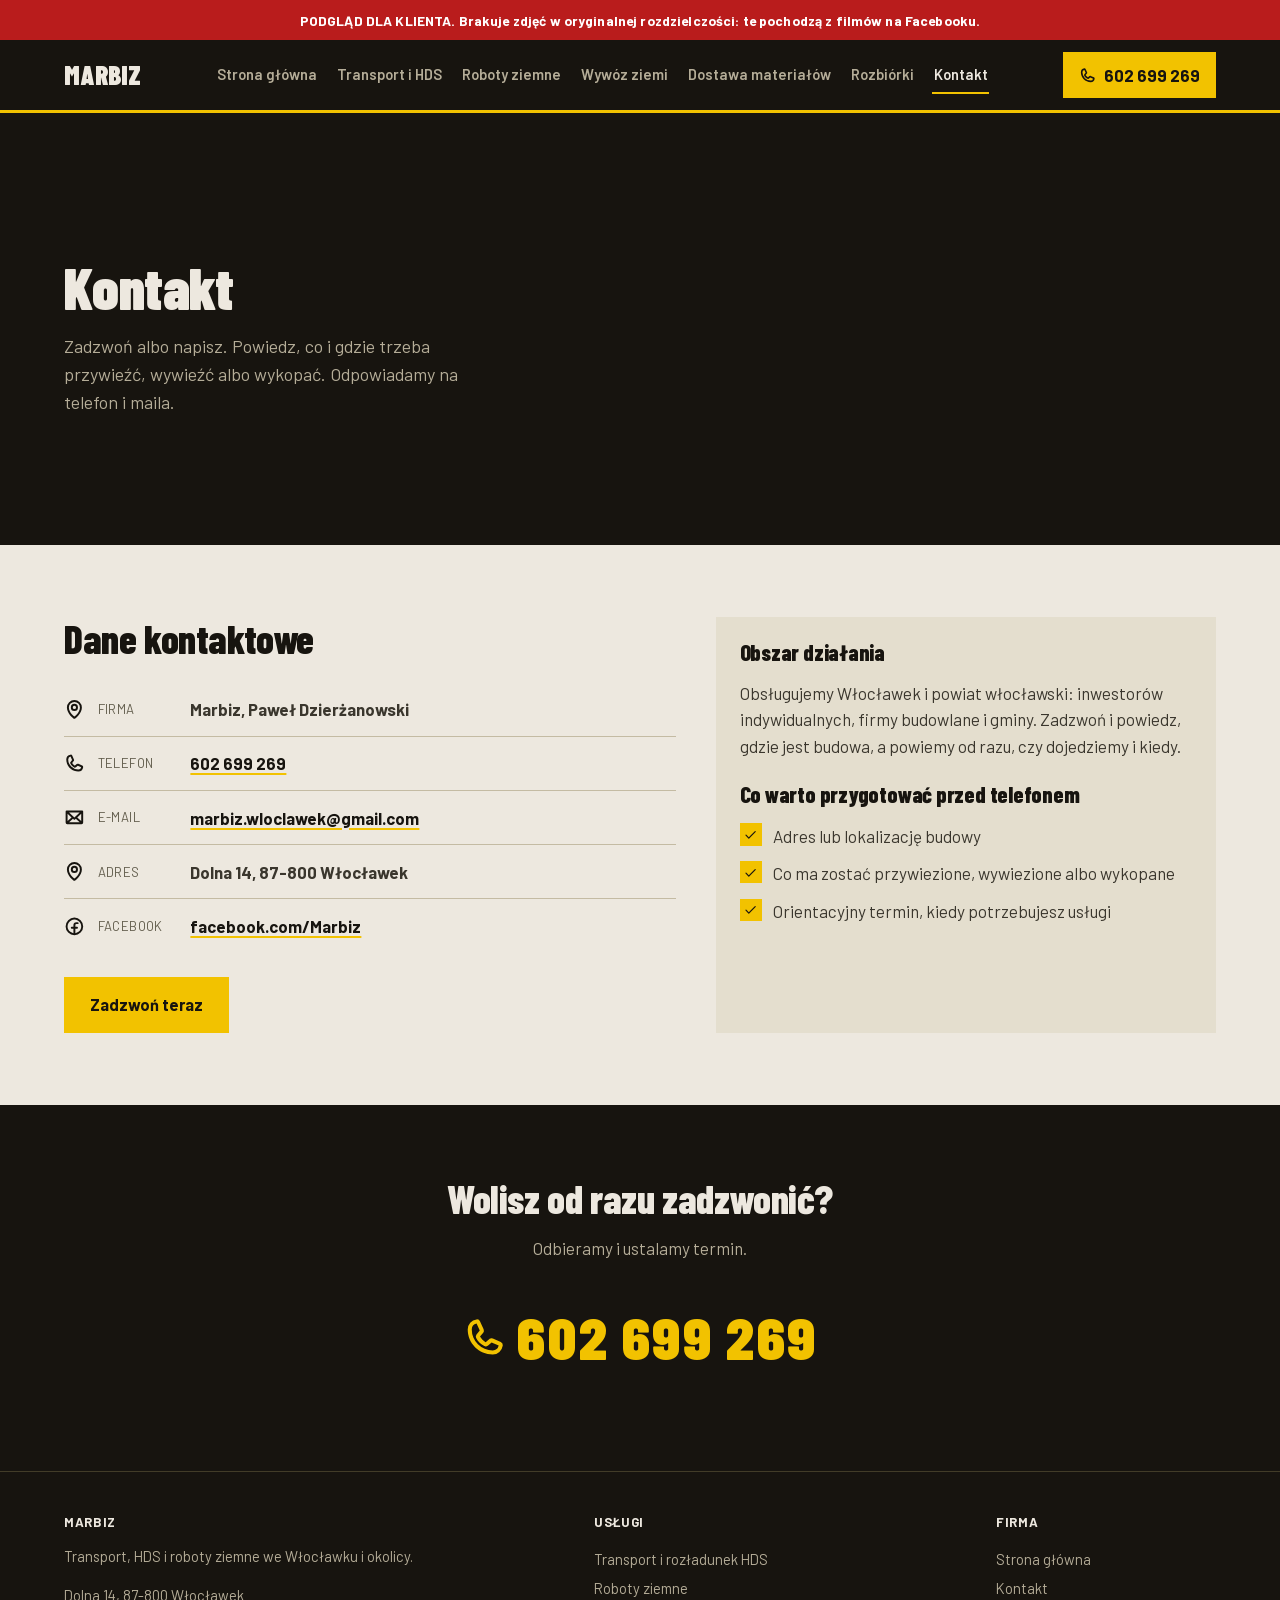
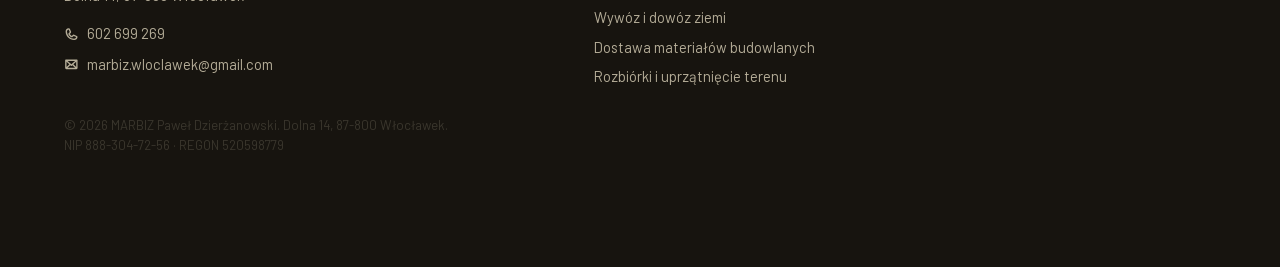
==== commit 176dd45b: "Dane rejestrowe klienta + blokada indeksowania podgladu NIP 8883047256 zweryfikowany w wykazie podat" ====
--- a/kontakt/index.html
+++ b/kontakt/index.html
@@ -3,6 +3,7 @@
 <head>
 <meta charset="UTF-8">
 <meta name="viewport" content="width=device-width, initial-scale=1">
+<meta name="robots" content="noindex, nofollow">
 <title>Kontakt, Marbiz Włocławek</title>
 <meta name="description" content="Marbiz, Dolna 14, 87-800 Włocławek. Telefon 602 699 269, e-mail marbiz.wloclawek@gmail.com. Zadzwoń i umów transport lub roboty ziemne.">
 <link rel="stylesheet" href="../css/styles.css">
@@ -11,6 +12,10 @@
   "@context": "https://schema.org",
   "@type": "LocalBusiness",
   "name": "Marbiz",
+  "legalName": "MARBIZ Paweł Dzierżanowski",
+  "taxID": "8883047256",
+  "vatID": "PL8883047256",
+  "identifier": {"@type": "PropertyValue", "propertyID": "REGON", "value": "520598779"},
   "address": {
     "@type": "PostalAddress",
     "streetAddress": "Dolna 14",
@@ -26,7 +31,7 @@
 </head>
 <body>
 
-<div id="draft-banner"><strong>Wersja robocza.</strong> Do uzupełnienia: NIP do stopki, zdjęcia w oryginalnej rozdzielczości.</div>
+<div id="draft-banner"><strong>Podgląd dla klienta.</strong> Brakuje zdjęć w oryginalnej rozdzielczości: te pochodzą z filmów na Facebooku.</div>
 
 <header class="site-header">
   <div class="header-inner">
@@ -156,8 +161,7 @@
     </div>
   </div>
   <div class="container foot-legal">
-    <!-- LUKA: NIP firmy nieznany na dzień budowy strony. Dopisać w stopce po otrzymaniu od klienta. -->
-    <p>© 2026 Marbiz, Paweł Dzierżanowski. Dolna 14, 87-800 Włocławek.</p>
+        <p>© 2026 MARBIZ Paweł Dzierżanowski. Dolna 14, 87-800 Włocławek.<br>NIP 888-304-72-56 · REGON 520598779</p>
   </div>
 </footer>
 
